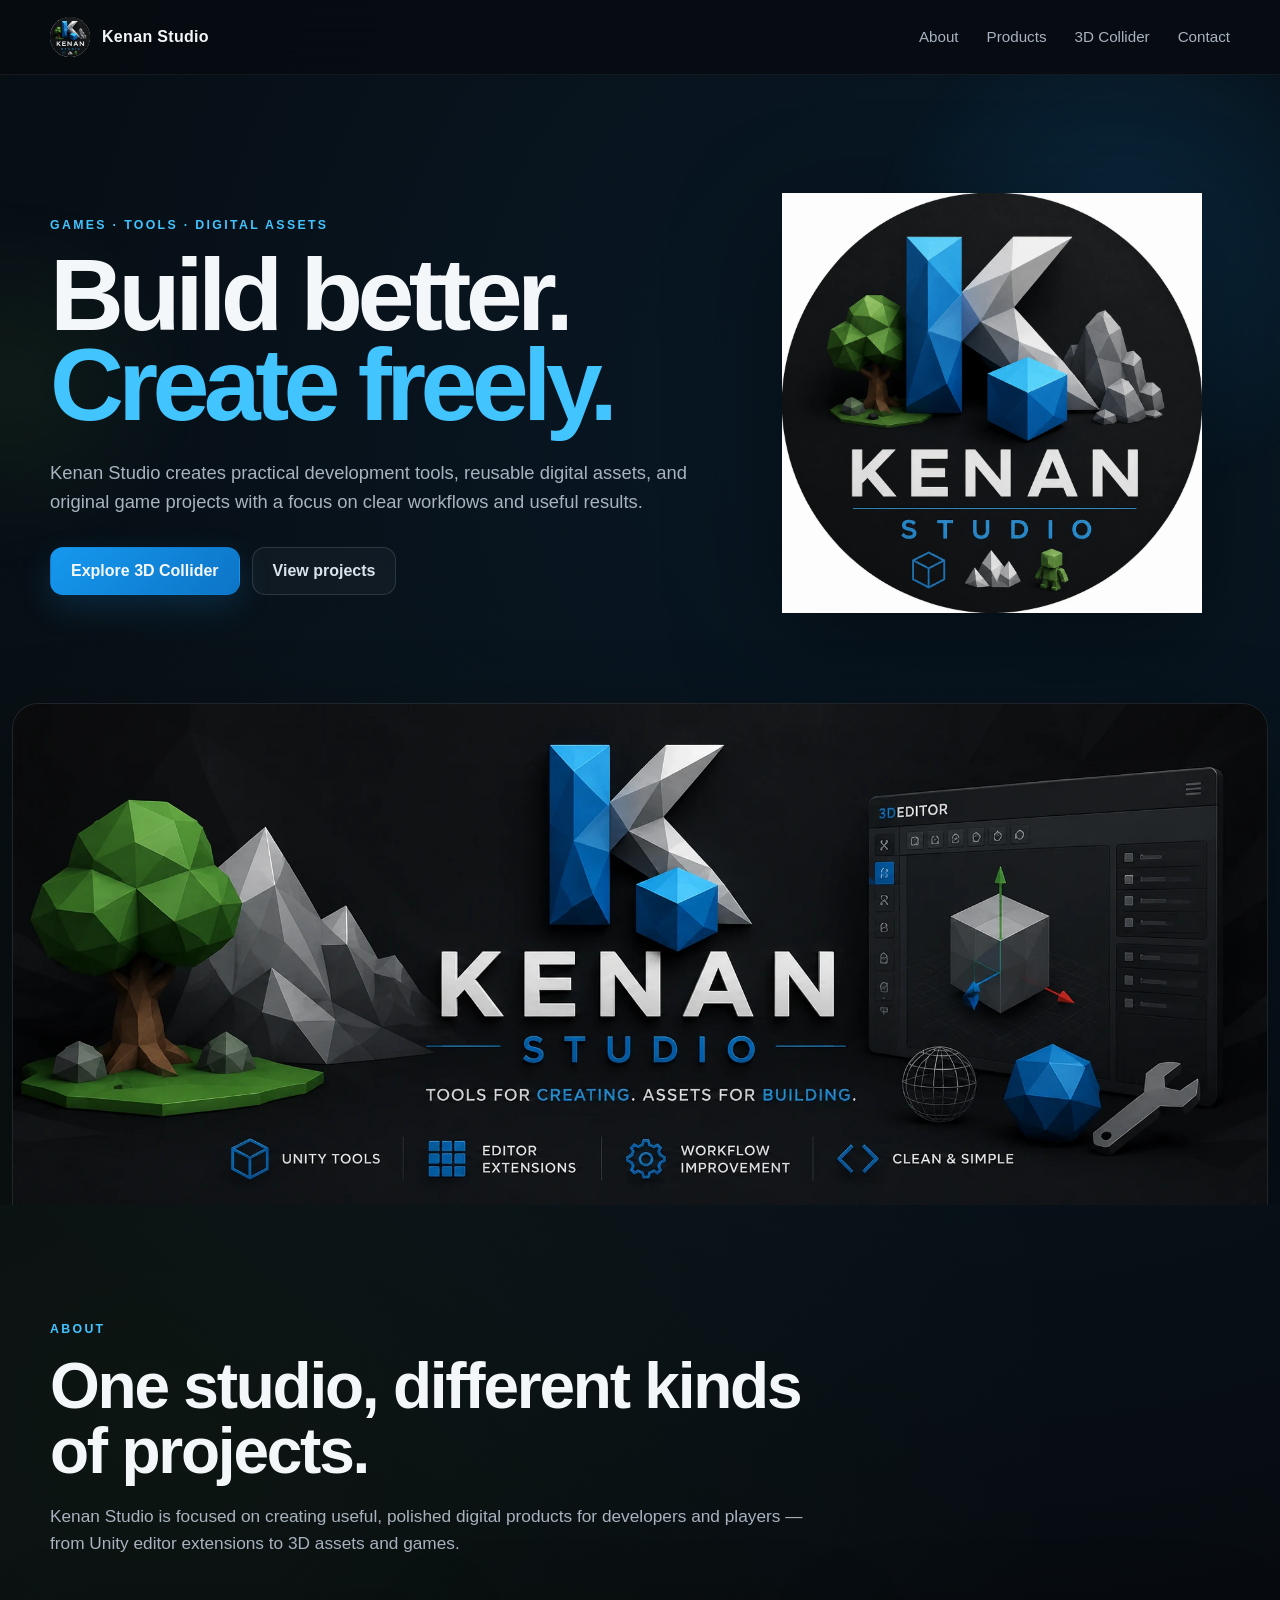
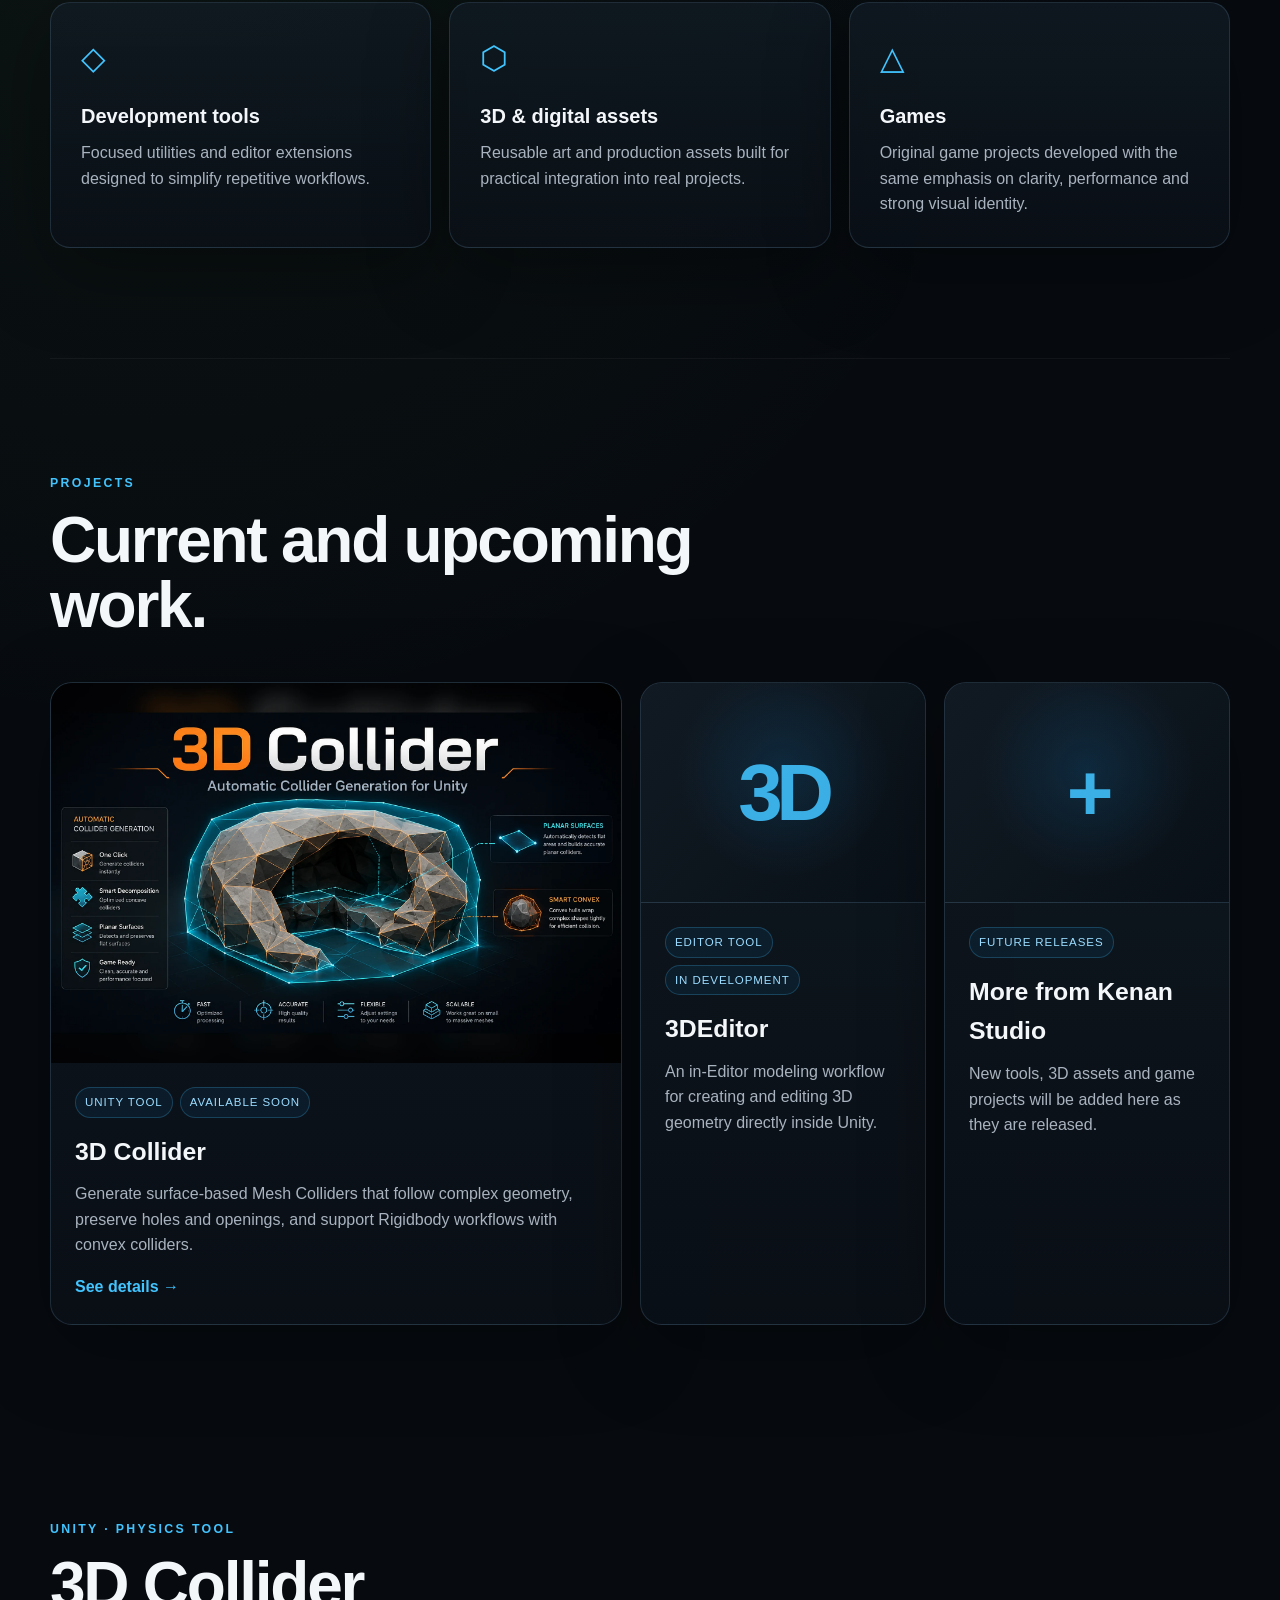
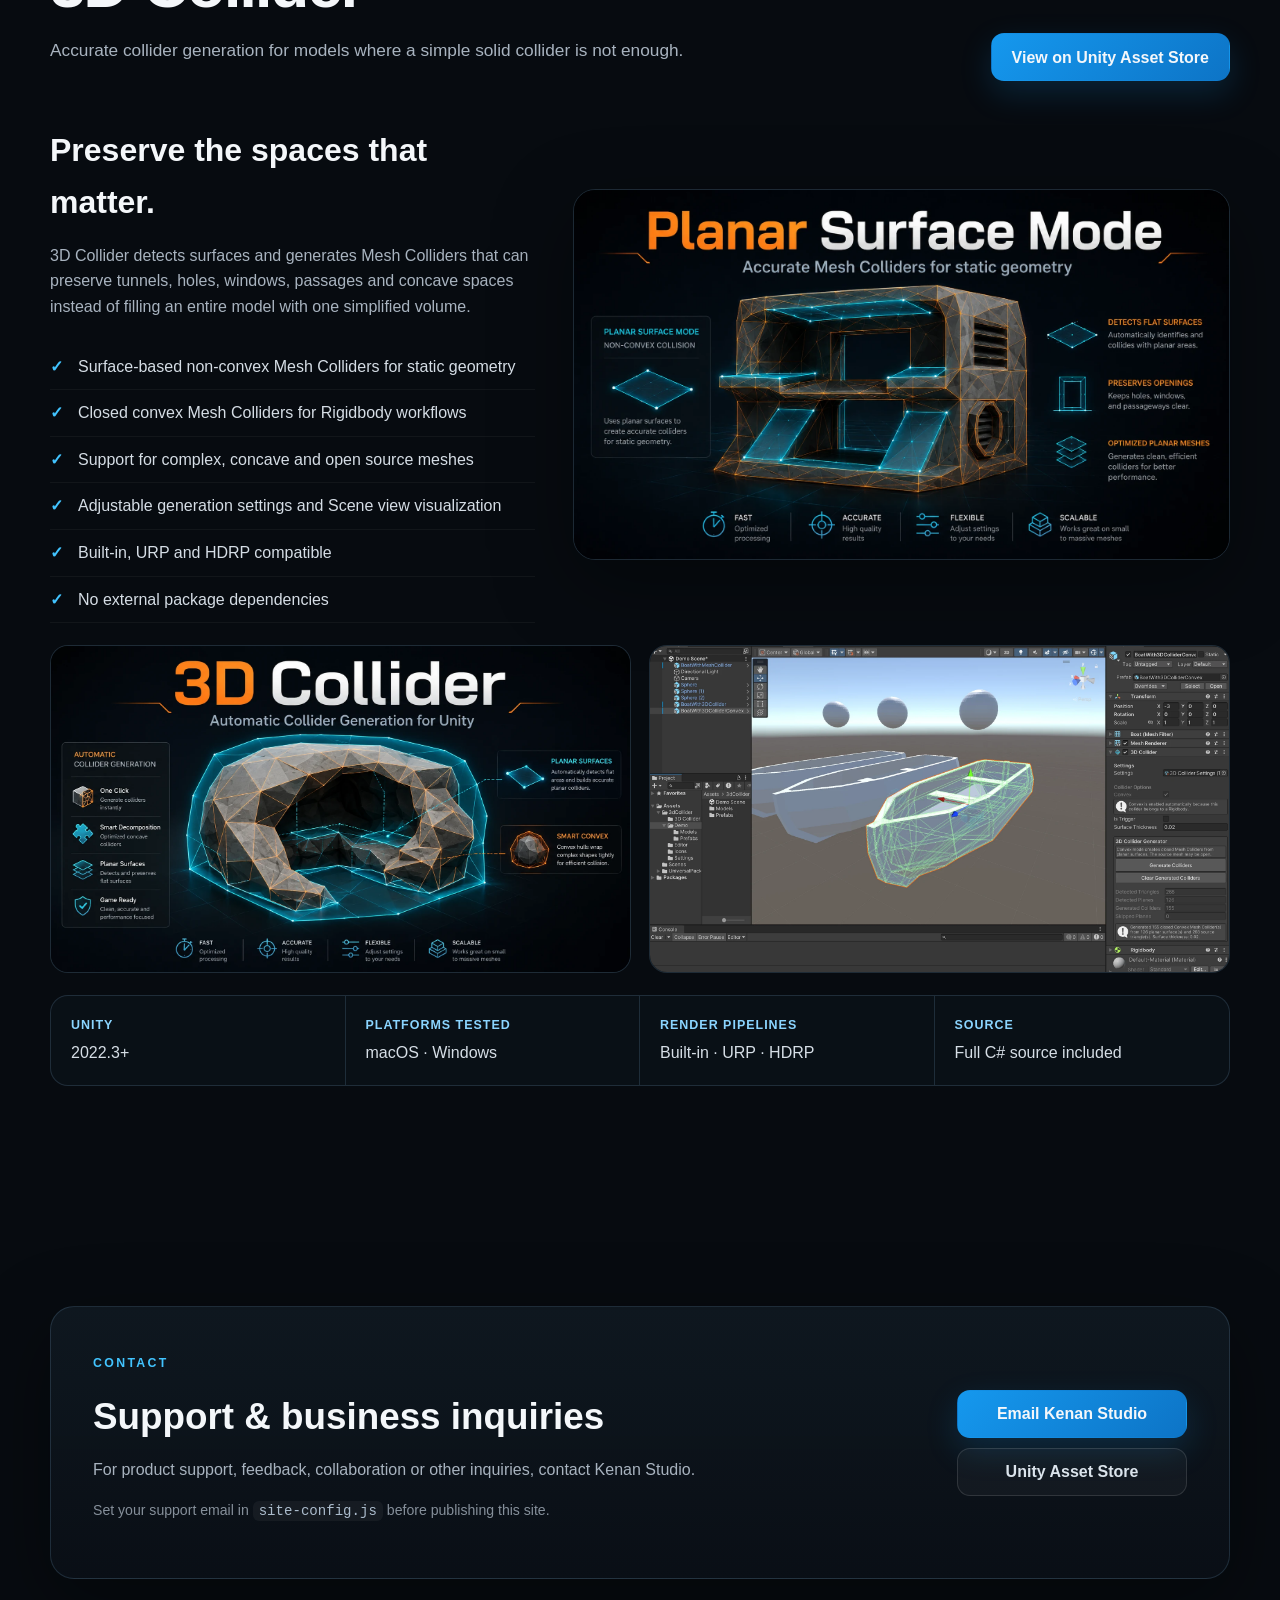
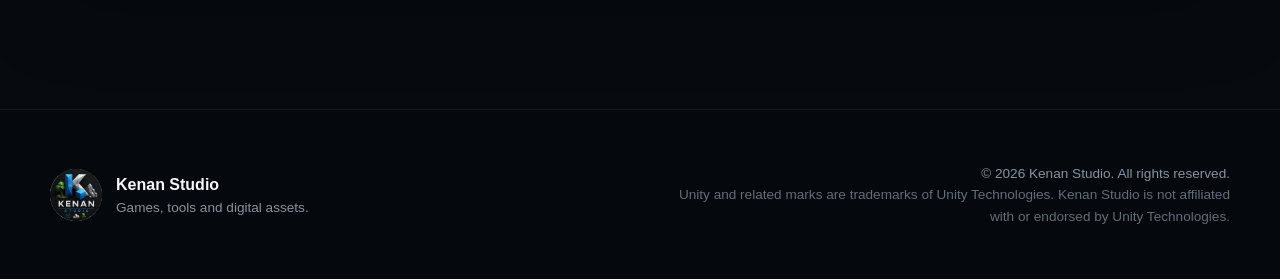
==== index.html @ 882ae5fd "Add files via upload" ====
<!doctype html>
<html lang="en">
<head>
  <meta charset="utf-8" />
  <meta name="viewport" content="width=device-width, initial-scale=1" />
  <meta name="description" content="Kenan Studio creates games, development tools, and digital assets. Discover 3D Collider for Unity and upcoming projects." />
  <meta name="theme-color" content="#080d12" />
  <meta property="og:title" content="Kenan Studio" />
  <meta property="og:description" content="Games, tools and digital assets." />
  <meta property="og:type" content="website" />
  <meta property="og:image" content="assets/images/kenan-banner.png" />
  <title>Kenan Studio — Games, Tools & Digital Assets</title>
  <link rel="icon" type="image/png" href="assets/icons/favicon.png" />
  <link rel="stylesheet" href="styles.css" />
  <script defer src="site-config.js"></script>
  <script defer src="script.js"></script>
</head>
<body>
  <header class="site-header" id="top">
    <div class="nav-shell">
      <a class="brand" href="#top" aria-label="Kenan Studio home">
        <img src="assets/images/kenan-studio-logo.webp" alt="Kenan Studio" />
        <span>Kenan Studio</span>
      </a>
      <button class="nav-toggle" aria-label="Open navigation" aria-expanded="false">☰</button>
      <nav class="nav-links" aria-label="Main navigation">
        <a href="#about">About</a>
        <a href="#products">Products</a>
        <a href="#collider">3D Collider</a>
        <a href="#contact">Contact</a>
      </nav>
    </div>
  </header>

  <main>
    <section class="hero" aria-labelledby="hero-title">
      <div class="hero-glow hero-glow-a"></div>
      <div class="hero-glow hero-glow-b"></div>
      <div class="hero-inner">
        <div class="hero-copy">
          <span class="eyebrow">Games · Tools · Digital Assets</span>
          <h1 id="hero-title">Build better.<br><span>Create freely.</span></h1>
          <p>Kenan Studio creates practical development tools, reusable digital assets, and original game projects with a focus on clear workflows and useful results.</p>
          <div class="hero-actions">
            <a class="button button-primary" href="#collider">Explore 3D Collider</a>
            <a class="button button-secondary" href="#products">View projects</a>
          </div>
        </div>
        <div class="hero-logo-wrap">
          <img src="assets/images/kenan-studio-logo.webp" alt="Kenan Studio low-poly logo" class="hero-logo" />
        </div>
      </div>
      <div class="banner-wrap">
        <img src="assets/images/kenan-banner.webp" alt="Kenan Studio banner showing low-poly art and development tools" class="studio-banner" />
      </div>
    </section>

    <section class="section" id="about">
      <div class="section-heading">
        <span class="eyebrow">About</span>
        <h2>One studio, different kinds of projects.</h2>
        <p>Kenan Studio is focused on creating useful, polished digital products for developers and players — from Unity editor extensions to 3D assets and games.</p>
      </div>
      <div class="pillars">
        <article class="pillar">
          <span class="pillar-icon">◇</span>
          <h3>Development tools</h3>
          <p>Focused utilities and editor extensions designed to simplify repetitive workflows.</p>
        </article>
        <article class="pillar">
          <span class="pillar-icon">⬡</span>
          <h3>3D & digital assets</h3>
          <p>Reusable art and production assets built for practical integration into real projects.</p>
        </article>
        <article class="pillar">
          <span class="pillar-icon">△</span>
          <h3>Games</h3>
          <p>Original game projects developed with the same emphasis on clarity, performance and strong visual identity.</p>
        </article>
      </div>
    </section>

    <section class="section products-section" id="products">
      <div class="section-heading">
        <span class="eyebrow">Projects</span>
        <h2>Current and upcoming work.</h2>
      </div>
      <div class="product-grid">
        <article class="product-card product-card-featured">
          <img src="assets/images/3d-collider-cover.webp" alt="3D Collider product artwork" />
          <div class="product-card-body">
            <div class="product-labels"><span>Unity Tool</span><span>Available soon</span></div>
            <h3>3D Collider</h3>
            <p>Generate surface-based Mesh Colliders that follow complex geometry, preserve holes and openings, and support Rigidbody workflows with convex colliders.</p>
            <a class="text-link" href="#collider">See details →</a>
          </div>
        </article>
        <article class="product-card future-card">
          <div class="future-visual">3D</div>
          <div class="product-card-body">
            <div class="product-labels"><span>Editor Tool</span><span>In development</span></div>
            <h3>3DEditor</h3>
            <p>An in-Editor modeling workflow for creating and editing 3D geometry directly inside Unity.</p>
          </div>
        </article>
        <article class="product-card future-card">
          <div class="future-visual">+</div>
          <div class="product-card-body">
            <div class="product-labels"><span>Future releases</span></div>
            <h3>More from Kenan Studio</h3>
            <p>New tools, 3D assets and game projects will be added here as they are released.</p>
          </div>
        </article>
      </div>
    </section>

    <section class="section collider-section" id="collider">
      <div class="section-heading collider-heading">
        <div>
          <span class="eyebrow">Unity · Physics Tool</span>
          <h2>3D Collider</h2>
          <p>Accurate collider generation for models where a simple solid collider is not enough.</p>
        </div>
        <a class="button button-primary store-link" data-store-link href="https://assetstore.unity.com/packages/slug/398482" target="_blank" rel="noopener">View on Unity Asset Store</a>
      </div>

      <div class="collider-feature">
        <div class="collider-copy">
          <h3>Preserve the spaces that matter.</h3>
          <p>3D Collider detects surfaces and generates Mesh Colliders that can preserve tunnels, holes, windows, passages and concave spaces instead of filling an entire model with one simplified volume.</p>
          <ul class="feature-list">
            <li>Surface-based non-convex Mesh Colliders for static geometry</li>
            <li>Closed convex Mesh Colliders for Rigidbody workflows</li>
            <li>Support for complex, concave and open source meshes</li>
            <li>Adjustable generation settings and Scene view visualization</li>
            <li>Built-in, URP and HDRP compatible</li>
            <li>No external package dependencies</li>
          </ul>
        </div>
        <figure class="media-frame">
          <img src="assets/images/3d-collider-planar.webp" alt="3D Collider planar surface mode preserving openings in complex geometry" loading="lazy" />
        </figure>
      </div>

      <div class="gallery" aria-label="3D Collider screenshots">
        <button class="gallery-item" data-lightbox="assets/images/3d-collider-overview.png" aria-label="Open 3D Collider overview image">
          <img src="assets/images/3d-collider-overview.webp" alt="3D Collider overview" loading="lazy" />
        </button>
        <button class="gallery-item" data-lightbox="assets/images/3d-collider-unity.png" aria-label="Open 3D Collider Unity Editor screenshot">
          <img src="assets/images/3d-collider-unity.webp" alt="3D Collider running in Unity Editor 2022" loading="lazy" />
        </button>
      </div>

      <div class="specs">
        <div><strong>Unity</strong><span>2022.3+</span></div>
        <div><strong>Platforms tested</strong><span>macOS · Windows</span></div>
        <div><strong>Render pipelines</strong><span>Built-in · URP · HDRP</span></div>
        <div><strong>Source</strong><span>Full C# source included</span></div>
      </div>
    </section>

    <section class="section contact-section" id="contact">
      <div class="contact-panel">
        <div>
          <span class="eyebrow">Contact</span>
          <h2>Support & business inquiries</h2>
          <p>For product support, feedback, collaboration or other inquiries, contact Kenan Studio.</p>
          <p class="contact-hint" id="contact-hint">Set your support email in <code>site-config.js</code> before publishing this site.</p>
        </div>
        <div class="contact-actions">
          <a class="button button-primary" id="email-link" href="#">Email Kenan Studio</a>
          <a class="button button-secondary store-link" data-store-link href="https://assetstore.unity.com/packages/slug/398482" target="_blank" rel="noopener">Unity Asset Store</a>
        </div>
      </div>
    </section>
  </main>

  <footer class="site-footer">
    <div class="footer-inner">
      <div class="footer-brand">
        <img src="assets/images/kenan-studio-logo.webp" alt="" />
        <div><strong>Kenan Studio</strong><span>Games, tools and digital assets.</span></div>
      </div>
      <p>© <span id="year"></span> Kenan Studio. All rights reserved.<br><span class="legal">Unity and related marks are trademarks of Unity Technologies. Kenan Studio is not affiliated with or endorsed by Unity Technologies.</span></p>
    </div>
  </footer>

  <div class="lightbox" id="lightbox" hidden>
    <button class="lightbox-close" aria-label="Close image">×</button>
    <img id="lightbox-image" alt="Expanded product screenshot" />
  </div>
</body>
</html>
---- styles.css ----
:root {
  --bg: #070b10;
  --bg-soft: #0d131a;
  --panel: rgba(18, 27, 36, .78);
  --panel-solid: #101821;
  --line: rgba(127, 175, 213, .18);
  --text: #f4f7fa;
  --muted: #a8b3bf;
  --blue: #1598ee;
  --blue-2: #42c4ff;
  --green: #6bb93f;
  --shadow: 0 24px 80px rgba(0,0,0,.38);
  --radius: 24px;
}
* { box-sizing: border-box; }
html { scroll-behavior: smooth; }
body {
  margin: 0;
  background:
    radial-gradient(circle at 75% 8%, rgba(21,152,238,.10), transparent 26%),
    radial-gradient(circle at 12% 28%, rgba(107,185,63,.06), transparent 24%),
    var(--bg);
  color: var(--text);
  font-family: Inter, ui-sans-serif, -apple-system, BlinkMacSystemFont, "Segoe UI", sans-serif;
  line-height: 1.6;
}
a { color: inherit; }
img { display: block; max-width: 100%; }
button, a { -webkit-tap-highlight-color: transparent; }
.site-header {
  position: sticky; top: 0; z-index: 50;
  border-bottom: 1px solid rgba(255,255,255,.06);
  background: rgba(7,11,16,.82);
  backdrop-filter: blur(18px);
}
.nav-shell {
  width: min(1180px, calc(100% - 36px));
  height: 74px; margin: 0 auto;
  display: flex; align-items: center; justify-content: space-between;
}
.brand { display:flex; align-items:center; gap:12px; text-decoration:none; font-weight:760; letter-spacing:.02em; }
.brand img { width:40px; height:40px; border-radius:50%; }
.nav-links { display:flex; gap:28px; align-items:center; }
.nav-links a { color:var(--muted); text-decoration:none; font-size:.95rem; transition:.2s ease; }
.nav-links a:hover { color:var(--text); }
.nav-toggle { display:none; border:0; background:transparent; color:var(--text); font-size:1.5rem; }
.hero { position:relative; overflow:hidden; padding: 88px 0 0; }
.hero-inner, .section, .footer-inner {
  width: min(1180px, calc(100% - 36px)); margin-inline:auto;
}
.hero-inner { display:grid; grid-template-columns: 1.15fr .85fr; gap:60px; align-items:center; min-height:480px; }
.hero-copy { position:relative; z-index:2; }
.eyebrow { display:inline-block; color:var(--blue-2); text-transform:uppercase; font-size:.77rem; letter-spacing:.19em; font-weight:800; margin-bottom:14px; }
h1, h2, h3, p { margin-top:0; }
h1 { font-size:clamp(3.7rem, 8vw, 7.3rem); line-height:.88; letter-spacing:-.055em; margin-bottom:28px; }
h1 span { color:var(--blue-2); }
.hero-copy p { max-width:680px; color:var(--muted); font-size:1.15rem; }
.hero-actions { display:flex; flex-wrap:wrap; gap:12px; margin-top:30px; }
.button { display:inline-flex; align-items:center; justify-content:center; min-height:48px; padding:0 20px; border-radius:13px; text-decoration:none; font-weight:760; border:1px solid transparent; transition:.2s ease; }
.button-primary { background:linear-gradient(135deg,var(--blue),#0d74c6); box-shadow:0 12px 32px rgba(21,152,238,.18); }
.button-primary:hover { transform:translateY(-2px); box-shadow:0 16px 36px rgba(21,152,238,.28); }
.button-secondary { background:rgba(255,255,255,.035); border-color:rgba(255,255,255,.12); color:#dbe4ec; }
.button-secondary:hover { border-color:rgba(66,196,255,.45); }
.hero-logo-wrap { display:flex; justify-content:center; position:relative; z-index:1; }
.hero-logo { width:min(420px,90%); filter:drop-shadow(0 28px 55px rgba(0,0,0,.46)); animation:float 7s ease-in-out infinite; }
@keyframes float { 50% { transform:translateY(-10px); } }
.hero-glow { position:absolute; border-radius:50%; filter:blur(1px); pointer-events:none; }
.hero-glow-a { width:520px; height:520px; background:radial-gradient(circle,rgba(21,152,238,.16),transparent 68%); right:-100px; top:-80px; }
.hero-glow-b { width:380px; height:380px; background:radial-gradient(circle,rgba(107,185,63,.08),transparent 70%); left:-180px; top:120px; }
.banner-wrap { width:min(1500px,calc(100% - 24px)); margin:60px auto 0; border:1px solid rgba(255,255,255,.09); border-bottom:0; border-radius:26px 26px 0 0; overflow:hidden; box-shadow:var(--shadow); background:#0b1016; }
.studio-banner { width:100%; height:auto; }
.section { padding:110px 0; }
.section-heading { max-width:760px; margin-bottom:44px; }
.section-heading h2 { font-size:clamp(2.2rem,5vw,4rem); line-height:1.02; letter-spacing:-.035em; margin-bottom:18px; }
.section-heading p { color:var(--muted); font-size:1.08rem; }
.pillars { display:grid; grid-template-columns:repeat(3,1fr); gap:18px; }
.pillar, .product-card, .contact-panel { border:1px solid var(--line); background:linear-gradient(180deg,rgba(17,27,36,.78),rgba(10,16,23,.86)); box-shadow:var(--shadow); }
.pillar { padding:30px; border-radius:20px; }
.pillar-icon { font-size:2rem; color:var(--blue-2); }
.pillar h3 { margin:16px 0 8px; font-size:1.25rem; }
.pillar p { color:var(--muted); margin-bottom:0; }
.products-section { border-top:1px solid rgba(255,255,255,.045); }
.product-grid { display:grid; grid-template-columns:2fr 1fr 1fr; gap:18px; }
.product-card { border-radius:22px; overflow:hidden; min-height:100%; }
.product-card-featured img { aspect-ratio: 3 / 2; width:100%; object-fit:cover; }
.product-card-body { padding:24px; }
.product-labels { display:flex; flex-wrap:wrap; gap:7px; margin-bottom:14px; }
.product-labels span { border:1px solid rgba(66,196,255,.23); color:#9bdcff; background:rgba(21,152,238,.08); padding:5px 9px; border-radius:999px; font-size:.72rem; text-transform:uppercase; letter-spacing:.08em; }
.product-card h3 { font-size:1.55rem; margin-bottom:10px; }
.product-card p { color:var(--muted); }
.text-link { color:var(--blue-2); text-decoration:none; font-weight:700; }
.future-card { display:flex; flex-direction:column; }
.future-visual { min-height:220px; display:grid; place-items:center; font-size:5rem; font-weight:900; letter-spacing:-.08em; color:rgba(66,196,255,.88); background:radial-gradient(circle at 50% 40%,rgba(21,152,238,.15),transparent 55%),linear-gradient(135deg,#111a23,#091017); border-bottom:1px solid var(--line); }
.collider-section { padding-top:80px; }
.collider-heading { max-width:none; display:flex; justify-content:space-between; gap:30px; align-items:end; }
.collider-heading > div { max-width:720px; }
.collider-feature { display:grid; grid-template-columns:.85fr 1.15fr; gap:38px; align-items:center; margin-top:30px; }
.collider-copy h3 { font-size:2rem; margin-bottom:15px; }
.collider-copy p { color:var(--muted); }
.feature-list { margin:24px 0 0; padding:0; list-style:none; }
.feature-list li { padding:10px 0 10px 28px; position:relative; color:#d5dde5; border-bottom:1px solid rgba(255,255,255,.045); }
.feature-list li::before { content:"✓"; color:var(--blue-2); font-weight:900; position:absolute; left:0; }
.media-frame { margin:0; border-radius:22px; overflow:hidden; border:1px solid var(--line); box-shadow:var(--shadow); }
.gallery { display:grid; grid-template-columns:1fr 1fr; gap:18px; margin-top:22px; }
.gallery-item { padding:0; border:1px solid var(--line); background:#080d12; border-radius:18px; overflow:hidden; cursor:zoom-in; }
.gallery-item img { width:100%; aspect-ratio:16/9; object-fit:cover; transition:.25s ease; }
.gallery-item:hover img { transform:scale(1.015); }
.specs { margin-top:22px; display:grid; grid-template-columns:repeat(4,1fr); border:1px solid var(--line); border-radius:18px; overflow:hidden; background:rgba(12,19,26,.72); }
.specs div { padding:20px; border-right:1px solid var(--line); }
.specs div:last-child { border-right:0; }
.specs strong, .specs span { display:block; }
.specs strong { font-size:.78rem; color:#8bd5ff; text-transform:uppercase; letter-spacing:.08em; margin-bottom:4px; }
.specs span { color:#d6dee6; }
.contact-section { padding-bottom:130px; }
.contact-panel { border-radius:24px; padding:42px; display:flex; justify-content:space-between; align-items:center; gap:30px; }
.contact-panel h2 { font-size:2.3rem; margin-bottom:10px; }
.contact-panel p { color:var(--muted); max-width:660px; }
.contact-actions { display:flex; flex-direction:column; gap:10px; min-width:230px; }
.contact-hint { font-size:.88rem; opacity:.78; }
code { color:#d9ecff; background:rgba(255,255,255,.06); padding:2px 6px; border-radius:6px; }
.site-footer { border-top:1px solid rgba(255,255,255,.07); background:#05080c; }
.footer-inner { min-height:170px; display:flex; align-items:center; justify-content:space-between; gap:30px; }
.footer-brand { display:flex; align-items:center; gap:14px; }
.footer-brand img { width:52px; height:52px; border-radius:50%; }
.footer-brand strong, .footer-brand span { display:block; }
.footer-brand span, .footer-inner p { color:#8694a1; font-size:.85rem; }
.footer-inner p { text-align:right; max-width:570px; margin:0; }
.legal { opacity:.72; }
.lightbox { position:fixed; inset:0; z-index:100; background:rgba(2,5,8,.94); display:grid; place-items:center; padding:48px 26px; }
.lightbox[hidden] { display:none; }
.lightbox img { max-width:min(1500px,94vw); max-height:88vh; border-radius:15px; box-shadow:0 30px 100px #000; }
.lightbox-close { position:absolute; right:22px; top:12px; border:0; background:transparent; color:#fff; font-size:2.8rem; cursor:pointer; }
@media (max-width: 980px) {
  .hero-inner { grid-template-columns:1fr; text-align:center; min-height:auto; }
  .hero-copy p { margin-inline:auto; }
  .hero-actions { justify-content:center; }
  .hero-logo { width:min(340px,75vw); }
  .pillars, .product-grid { grid-template-columns:1fr; }
  .product-card-featured { display:grid; grid-template-columns:1fr 1fr; }
  .product-card-featured img { height:100%; aspect-ratio:auto; object-fit:cover; }
  .collider-feature { grid-template-columns:1fr; }
  .specs { grid-template-columns:1fr 1fr; }
  .specs div:nth-child(2) { border-right:0; }
  .specs div:nth-child(-n+2) { border-bottom:1px solid var(--line); }
}
@media (max-width: 720px) {
  .nav-toggle { display:block; }
  .nav-links { position:absolute; top:74px; left:0; right:0; display:none; flex-direction:column; align-items:stretch; padding:15px 24px 22px; background:rgba(7,11,16,.98); border-bottom:1px solid var(--line); }
  .nav-links.open { display:flex; }
  .nav-links a { padding:8px 0; }
  .hero { padding-top:58px; }
  h1 { font-size:clamp(3.1rem,16vw,5.2rem); }
  .hero-inner { gap:30px; }
  .banner-wrap { margin-top:40px; border-radius:16px 16px 0 0; }
  .section { padding:78px 0; }
  .product-card-featured { display:block; }
  .collider-heading { display:block; }
  .collider-heading .button { margin-top:8px; }
  .gallery { grid-template-columns:1fr; }
  .specs { grid-template-columns:1fr; }
  .specs div { border-right:0; border-bottom:1px solid var(--line); }
  .specs div:last-child { border-bottom:0; }
  .contact-panel { display:block; padding:30px; }
  .contact-actions { margin-top:24px; min-width:0; }
  .footer-inner { padding:34px 0; display:block; }
  .footer-inner p { text-align:left; margin-top:22px; }
}
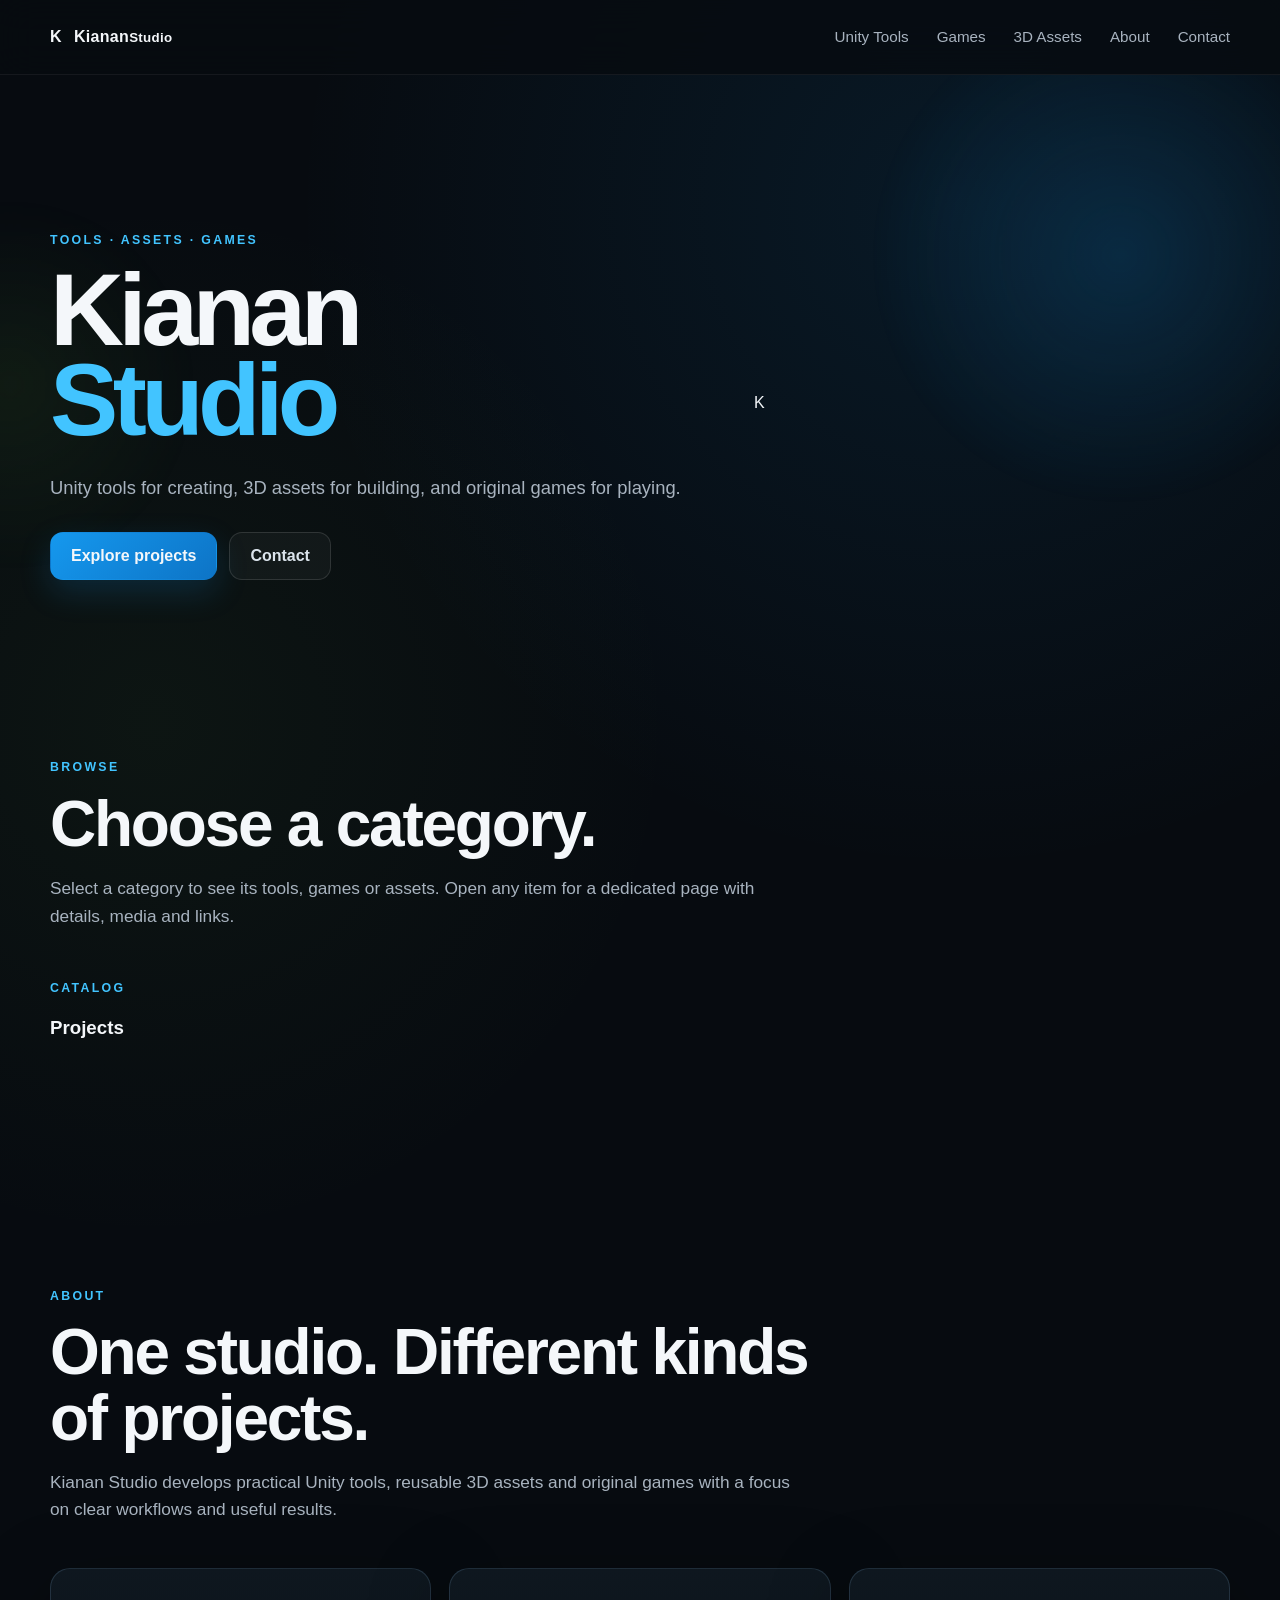
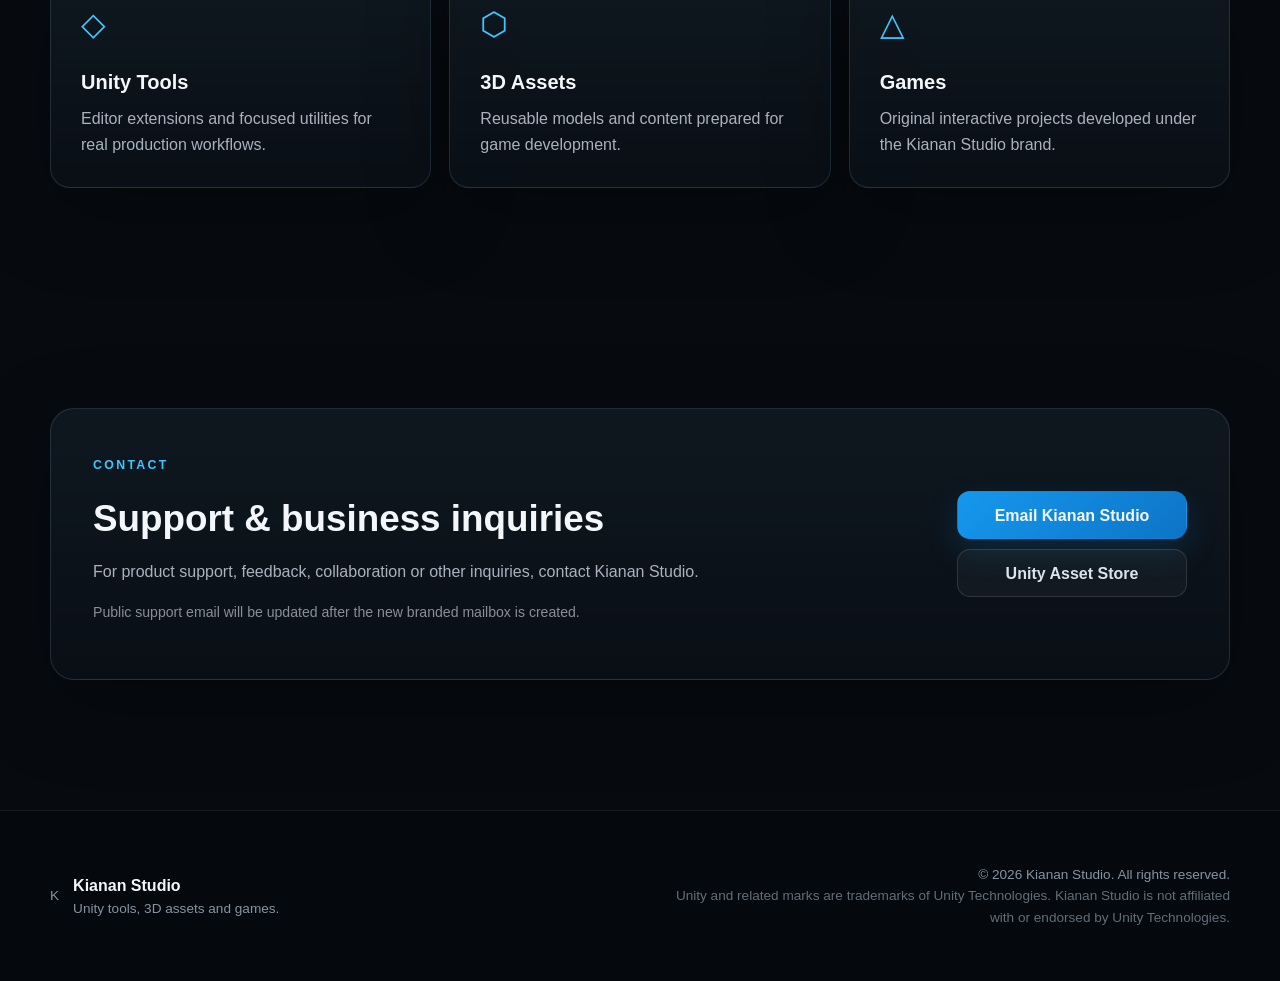
==== commit ed7e35fa: "Rebuild Kianan Studio homepage around catalog categories" ====
--- a/index.html
+++ b/index.html
@@ -3,13 +3,12 @@
 <head>
   <meta charset="utf-8" />
   <meta name="viewport" content="width=device-width, initial-scale=1" />
-  <meta name="description" content="Kenan Studio creates games, development tools, and digital assets. Discover 3D Collider for Unity and upcoming projects." />
+  <meta name="description" content="Kianan Studio creates Unity tools, 3D assets and games." />
   <meta name="theme-color" content="#080d12" />
-  <meta property="og:title" content="Kenan Studio" />
-  <meta property="og:description" content="Games, tools and digital assets." />
+  <meta property="og:title" content="Kianan Studio" />
+  <meta property="og:description" content="Unity tools, 3D assets and games." />
   <meta property="og:type" content="website" />
-  <meta property="og:image" content="assets/images/kenan-banner.png" />
-  <title>Kenan Studio — Games, Tools & Digital Assets</title>
+  <title>Kianan Studio — Unity Tools, 3D Assets & Games</title>
   <link rel="icon" type="image/png" href="assets/icons/favicon.png" />
   <link rel="stylesheet" href="styles.css" />
   <script defer src="site-config.js"></script>
@@ -18,144 +17,73 @@
 <body>
   <header class="site-header" id="top">
     <div class="nav-shell">
-      <a class="brand" href="#top" aria-label="Kenan Studio home">
-        <img src="assets/images/kenan-studio-logo.webp" alt="Kenan Studio" />
-        <span>Kenan Studio</span>
+      <a class="brand text-brand" href="#top" aria-label="Kianan Studio home">
+        <span class="brand-mark">K</span>
+        <span><strong>Kianan</strong><small>Studio</small></span>
       </a>
       <button class="nav-toggle" aria-label="Open navigation" aria-expanded="false">☰</button>
       <nav class="nav-links" aria-label="Main navigation">
+        <a href="#categories">Unity Tools</a>
+        <a href="#categories">Games</a>
+        <a href="#categories">3D Assets</a>
         <a href="#about">About</a>
-        <a href="#products">Products</a>
-        <a href="#collider">3D Collider</a>
         <a href="#contact">Contact</a>
       </nav>
     </div>
   </header>
 
   <main>
-    <section class="hero" aria-labelledby="hero-title">
+    <section class="hero">
       <div class="hero-glow hero-glow-a"></div>
       <div class="hero-glow hero-glow-b"></div>
-      <div class="hero-inner">
+      <div class="hero-inner hero-simple">
         <div class="hero-copy">
-          <span class="eyebrow">Games · Tools · Digital Assets</span>
-          <h1 id="hero-title">Build better.<br><span>Create freely.</span></h1>
-          <p>Kenan Studio creates practical development tools, reusable digital assets, and original game projects with a focus on clear workflows and useful results.</p>
+          <span class="eyebrow">Tools · Assets · Games</span>
+          <h1>Kianan<br><span>Studio</span></h1>
+          <p>Unity tools for creating, 3D assets for building, and original games for playing.</p>
           <div class="hero-actions">
-            <a class="button button-primary" href="#collider">Explore 3D Collider</a>
-            <a class="button button-secondary" href="#products">View projects</a>
+            <a class="button button-primary" href="#categories">Explore projects</a>
+            <a class="button button-secondary" href="#contact">Contact</a>
           </div>
         </div>
-        <div class="hero-logo-wrap">
-          <img src="assets/images/kenan-studio-logo.webp" alt="Kenan Studio low-poly logo" class="hero-logo" />
+        <div class="hero-symbol" aria-hidden="true">
+          <div class="poly-k">K</div>
+          <div class="poly-cube"></div>
         </div>
       </div>
-      <div class="banner-wrap">
-        <img src="assets/images/kenan-banner.webp" alt="Kenan Studio banner showing low-poly art and development tools" class="studio-banner" />
+    </section>
+
+    <section class="section categories-section" id="categories">
+      <div class="section-heading">
+        <span class="eyebrow">Browse</span>
+        <h2>Choose a category.</h2>
+        <p>Select a category to see its tools, games or assets. Open any item for a dedicated page with details, media and links.</p>
+      </div>
+      <div class="category-grid" id="category-grid" aria-live="polite"></div>
+      <div class="catalog-shell" id="catalog-shell">
+        <aside class="catalog-sidebar" id="catalog-sidebar"></aside>
+        <section class="catalog-list-wrap">
+          <div class="catalog-list-head">
+            <div>
+              <span class="eyebrow">Catalog</span>
+              <h3 id="catalog-title">Projects</h3>
+            </div>
+          </div>
+          <div class="catalog-list" id="catalog-list"></div>
+        </section>
       </div>
     </section>
 
     <section class="section" id="about">
       <div class="section-heading">
         <span class="eyebrow">About</span>
-        <h2>One studio, different kinds of projects.</h2>
-        <p>Kenan Studio is focused on creating useful, polished digital products for developers and players — from Unity editor extensions to 3D assets and games.</p>
+        <h2>One studio. Different kinds of projects.</h2>
+        <p>Kianan Studio develops practical Unity tools, reusable 3D assets and original games with a focus on clear workflows and useful results.</p>
       </div>
       <div class="pillars">
-        <article class="pillar">
-          <span class="pillar-icon">◇</span>
-          <h3>Development tools</h3>
-          <p>Focused utilities and editor extensions designed to simplify repetitive workflows.</p>
-        </article>
-        <article class="pillar">
-          <span class="pillar-icon">⬡</span>
-          <h3>3D & digital assets</h3>
-          <p>Reusable art and production assets built for practical integration into real projects.</p>
-        </article>
-        <article class="pillar">
-          <span class="pillar-icon">△</span>
-          <h3>Games</h3>
-          <p>Original game projects developed with the same emphasis on clarity, performance and strong visual identity.</p>
-        </article>
-      </div>
-    </section>
-
-    <section class="section products-section" id="products">
-      <div class="section-heading">
-        <span class="eyebrow">Projects</span>
-        <h2>Current and upcoming work.</h2>
-      </div>
-      <div class="product-grid">
-        <article class="product-card product-card-featured">
-          <img src="assets/images/3d-collider-cover.webp" alt="3D Collider product artwork" />
-          <div class="product-card-body">
-            <div class="product-labels"><span>Unity Tool</span><span>Available soon</span></div>
-            <h3>3D Collider</h3>
-            <p>Generate surface-based Mesh Colliders that follow complex geometry, preserve holes and openings, and support Rigidbody workflows with convex colliders.</p>
-            <a class="text-link" href="#collider">See details →</a>
-          </div>
-        </article>
-        <article class="product-card future-card">
-          <div class="future-visual">3D</div>
-          <div class="product-card-body">
-            <div class="product-labels"><span>Editor Tool</span><span>In development</span></div>
-            <h3>3DEditor</h3>
-            <p>An in-Editor modeling workflow for creating and editing 3D geometry directly inside Unity.</p>
-          </div>
-        </article>
-        <article class="product-card future-card">
-          <div class="future-visual">+</div>
-          <div class="product-card-body">
-            <div class="product-labels"><span>Future releases</span></div>
-            <h3>More from Kenan Studio</h3>
-            <p>New tools, 3D assets and game projects will be added here as they are released.</p>
-          </div>
-        </article>
-      </div>
-    </section>
-
-    <section class="section collider-section" id="collider">
-      <div class="section-heading collider-heading">
-        <div>
-          <span class="eyebrow">Unity · Physics Tool</span>
-          <h2>3D Collider</h2>
-          <p>Accurate collider generation for models where a simple solid collider is not enough.</p>
-        </div>
-        <a class="button button-primary store-link" data-store-link href="https://assetstore.unity.com/packages/slug/398482" target="_blank" rel="noopener">View on Unity Asset Store</a>
-      </div>
-
-      <div class="collider-feature">
-        <div class="collider-copy">
-          <h3>Preserve the spaces that matter.</h3>
-          <p>3D Collider detects surfaces and generates Mesh Colliders that can preserve tunnels, holes, windows, passages and concave spaces instead of filling an entire model with one simplified volume.</p>
-          <ul class="feature-list">
-            <li>Surface-based non-convex Mesh Colliders for static geometry</li>
-            <li>Closed convex Mesh Colliders for Rigidbody workflows</li>
-            <li>Support for complex, concave and open source meshes</li>
-            <li>Adjustable generation settings and Scene view visualization</li>
-            <li>Built-in, URP and HDRP compatible</li>
-            <li>No external package dependencies</li>
-          </ul>
-        </div>
-        <figure class="media-frame">
-          <img src="assets/images/3d-collider-planar.webp" alt="3D Collider planar surface mode preserving openings in complex geometry" loading="lazy" />
-        </figure>
-      </div>
-
-      <div class="gallery" aria-label="3D Collider screenshots">
-        <button class="gallery-item" data-lightbox="assets/images/3d-collider-overview.png" aria-label="Open 3D Collider overview image">
-          <img src="assets/images/3d-collider-overview.webp" alt="3D Collider overview" loading="lazy" />
-        </button>
-        <button class="gallery-item" data-lightbox="assets/images/3d-collider-unity.png" aria-label="Open 3D Collider Unity Editor screenshot">
-          <img src="assets/images/3d-collider-unity.webp" alt="3D Collider running in Unity Editor 2022" loading="lazy" />
-        </button>
-      </div>
-
-      <div class="specs">
-        <div><strong>Unity</strong><span>2022.3+</span></div>
-        <div><strong>Platforms tested</strong><span>macOS · Windows</span></div>
-        <div><strong>Render pipelines</strong><span>Built-in · URP · HDRP</span></div>
-        <div><strong>Source</strong><span>Full C# source included</span></div>
+        <article class="pillar"><span class="pillar-icon">◇</span><h3>Unity Tools</h3><p>Editor extensions and focused utilities for real production workflows.</p></article>
+        <article class="pillar"><span class="pillar-icon">⬡</span><h3>3D Assets</h3><p>Reusable models and content prepared for game development.</p></article>
+        <article class="pillar"><span class="pillar-icon">△</span><h3>Games</h3><p>Original interactive projects developed under the Kianan Studio brand.</p></article>
       </div>
     </section>
 
@@ -164,11 +92,11 @@
         <div>
           <span class="eyebrow">Contact</span>
           <h2>Support & business inquiries</h2>
-          <p>For product support, feedback, collaboration or other inquiries, contact Kenan Studio.</p>
-          <p class="contact-hint" id="contact-hint">Set your support email in <code>site-config.js</code> before publishing this site.</p>
+          <p>For product support, feedback, collaboration or other inquiries, contact Kianan Studio.</p>
+          <p class="contact-hint" id="contact-hint">Public support email will be updated after the new branded mailbox is created.</p>
         </div>
         <div class="contact-actions">
-          <a class="button button-primary" id="email-link" href="#">Email Kenan Studio</a>
+          <a class="button button-primary" id="email-link" href="#">Email Kianan Studio</a>
           <a class="button button-secondary store-link" data-store-link href="https://assetstore.unity.com/packages/slug/398482" target="_blank" rel="noopener">Unity Asset Store</a>
         </div>
       </div>
@@ -177,17 +105,12 @@
 
   <footer class="site-footer">
     <div class="footer-inner">
-      <div class="footer-brand">
-        <img src="assets/images/kenan-studio-logo.webp" alt="" />
-        <div><strong>Kenan Studio</strong><span>Games, tools and digital assets.</span></div>
+      <div class="footer-brand text-brand">
+        <span class="brand-mark">K</span>
+        <div><strong>Kianan Studio</strong><span>Unity tools, 3D assets and games.</span></div>
       </div>
-      <p>© <span id="year"></span> Kenan Studio. All rights reserved.<br><span class="legal">Unity and related marks are trademarks of Unity Technologies. Kenan Studio is not affiliated with or endorsed by Unity Technologies.</span></p>
+      <p>© <span id="year"></span> Kianan Studio. All rights reserved.<br><span class="legal">Unity and related marks are trademarks of Unity Technologies. Kianan Studio is not affiliated with or endorsed by Unity Technologies.</span></p>
     </div>
   </footer>
-
-  <div class="lightbox" id="lightbox" hidden>
-    <button class="lightbox-close" aria-label="Close image">×</button>
-    <img id="lightbox-image" alt="Expanded product screenshot" />
-  </div>
 </body>
 </html>
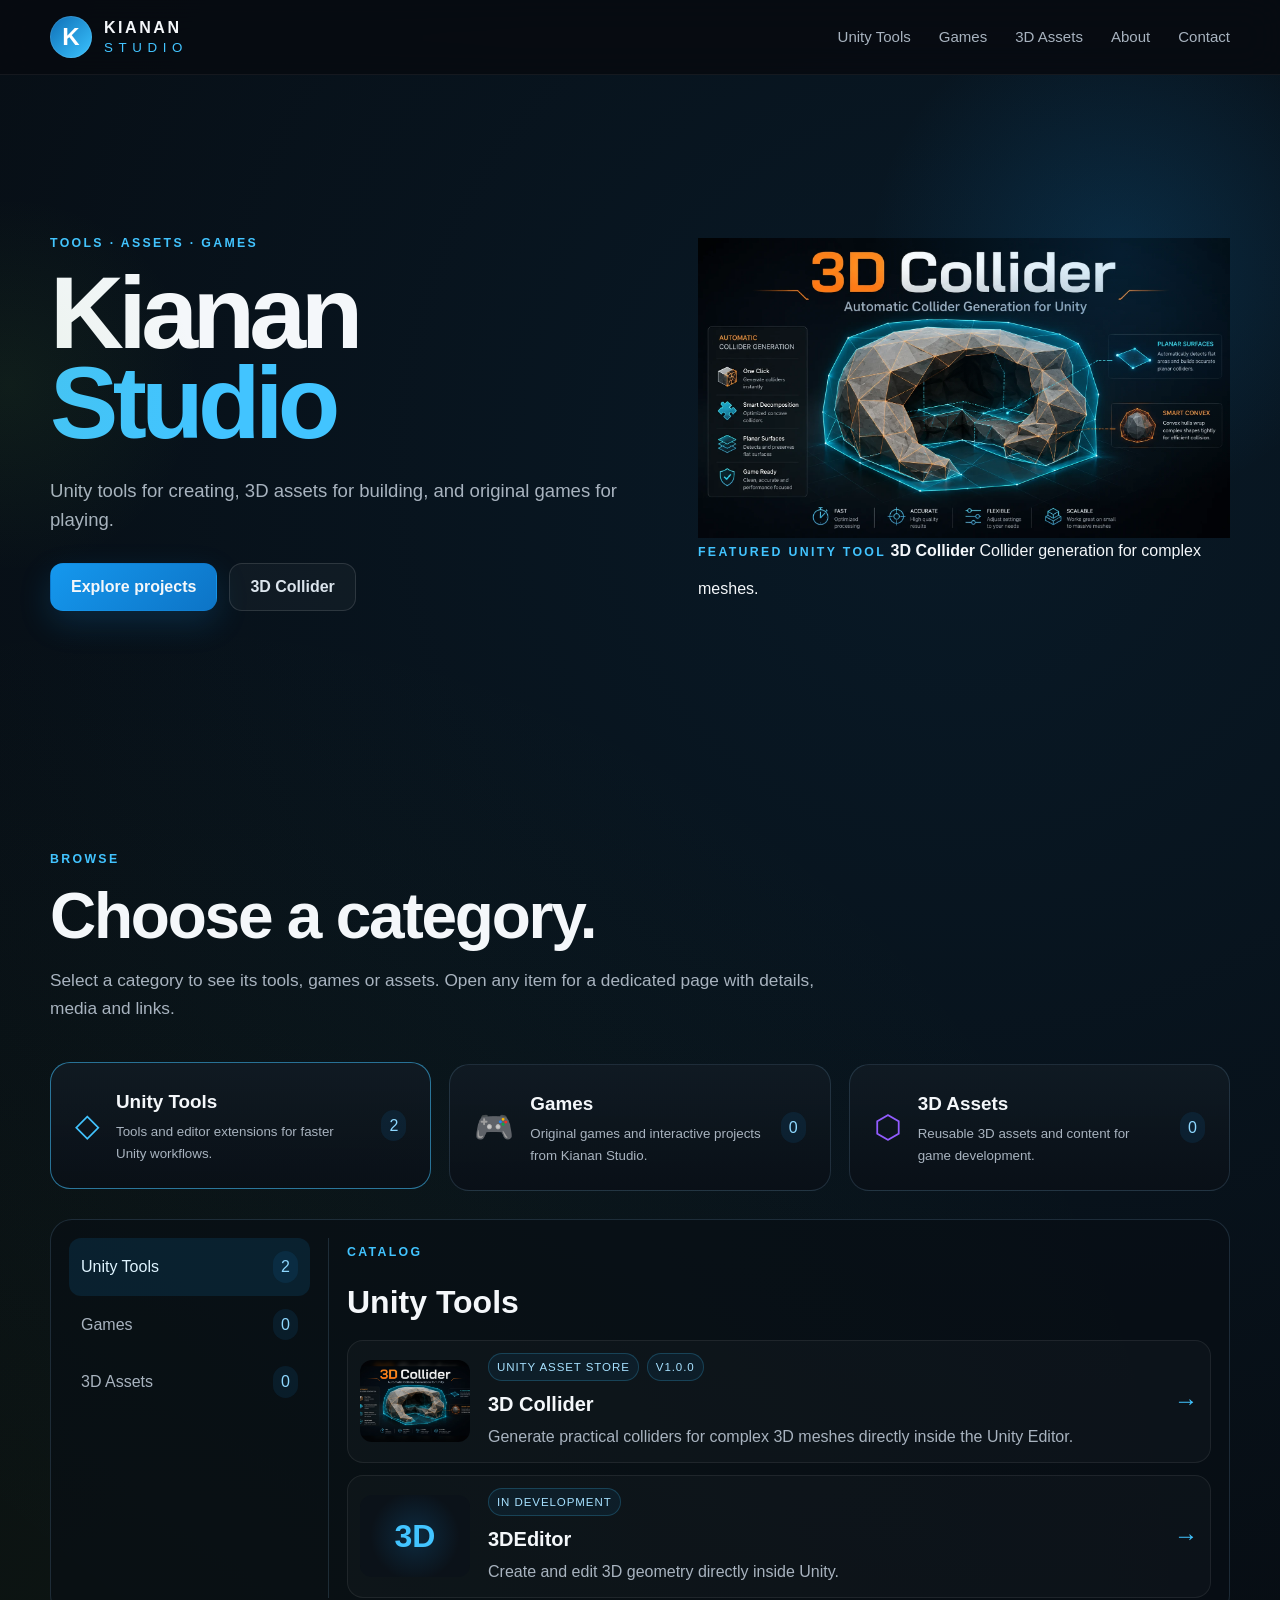
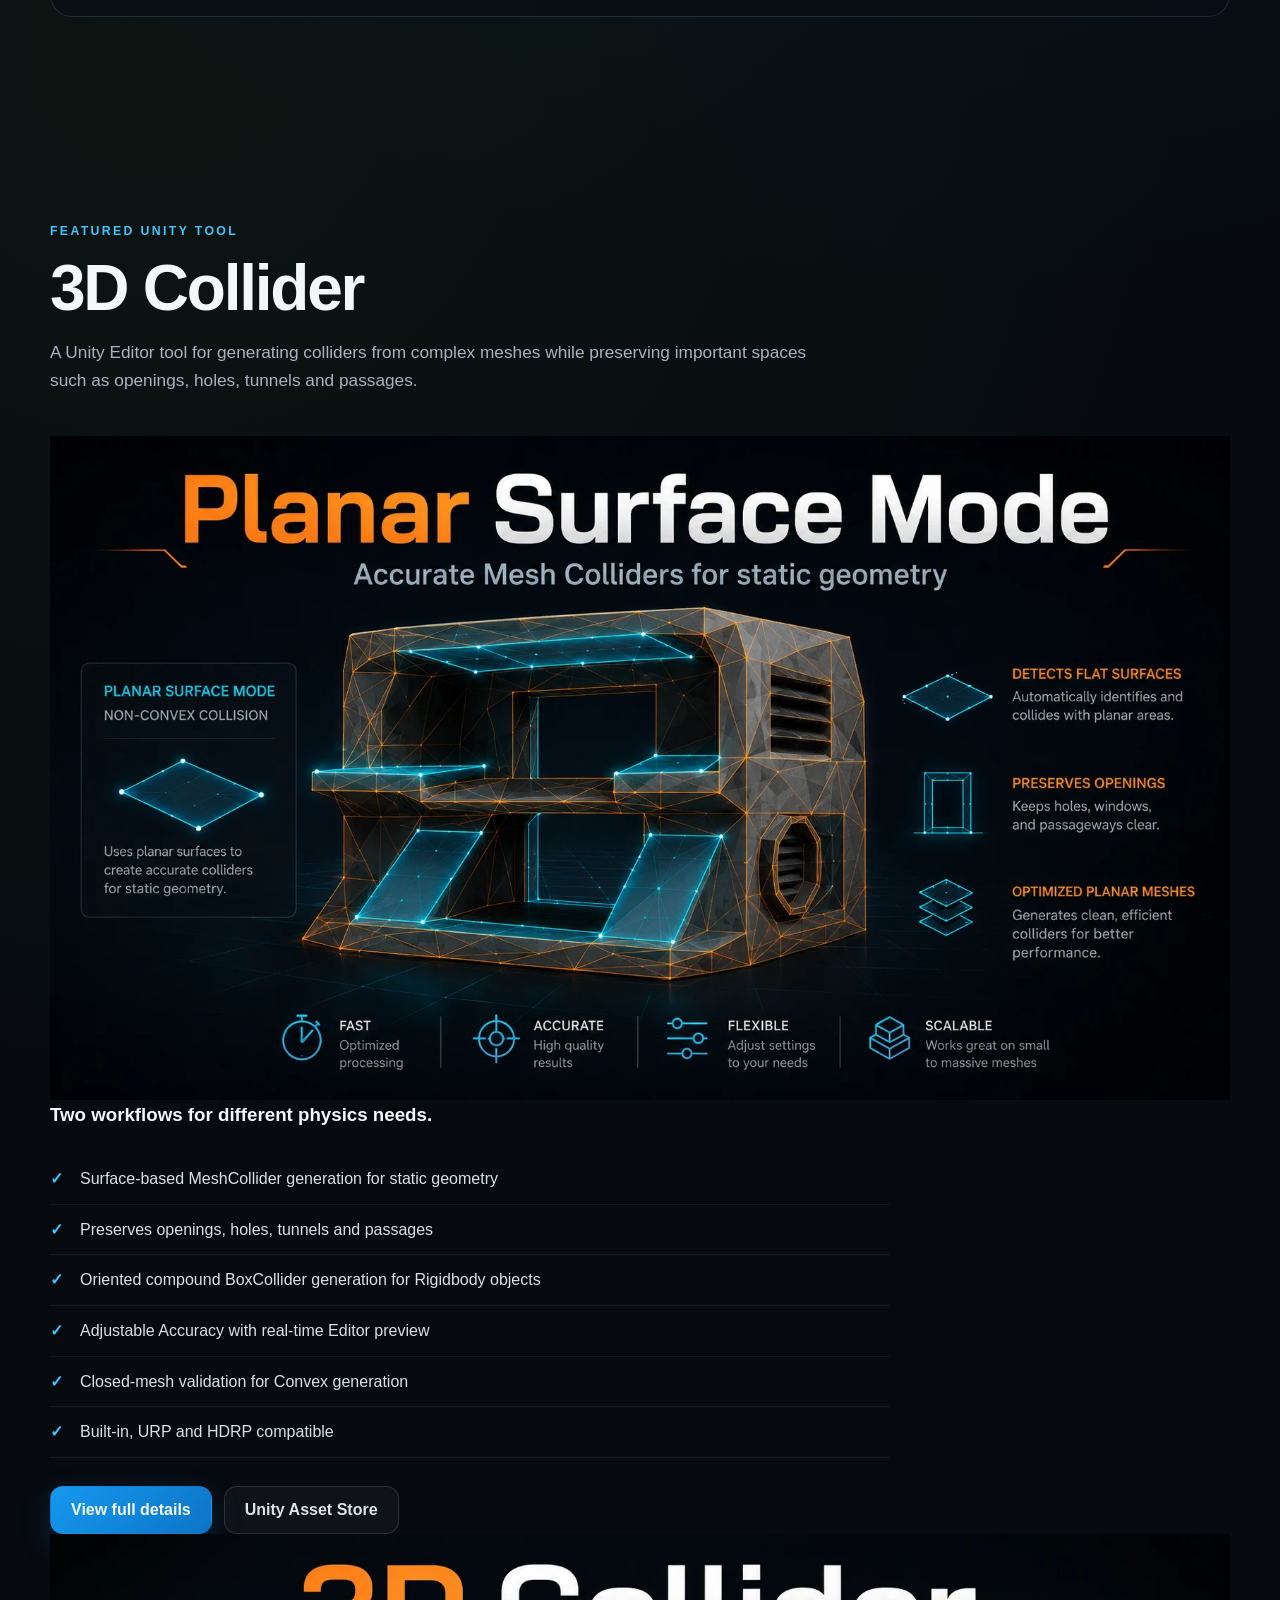
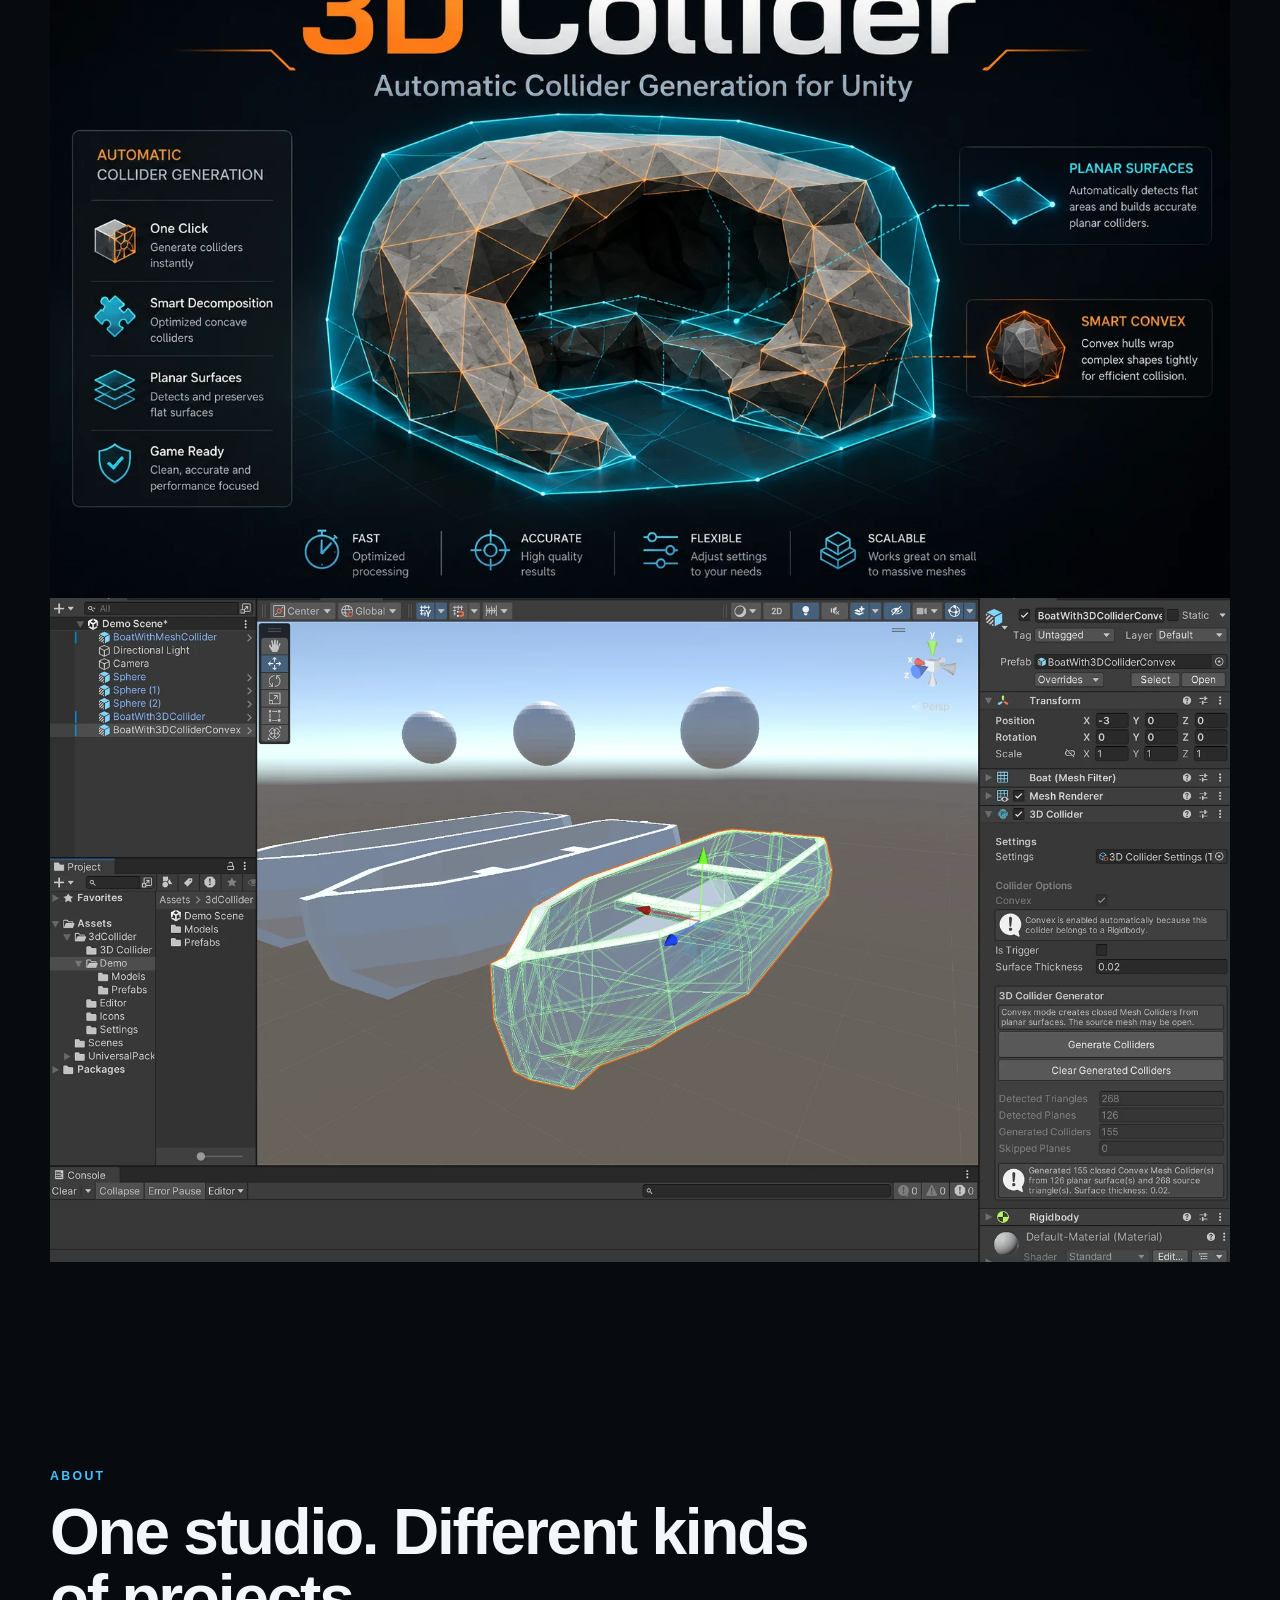
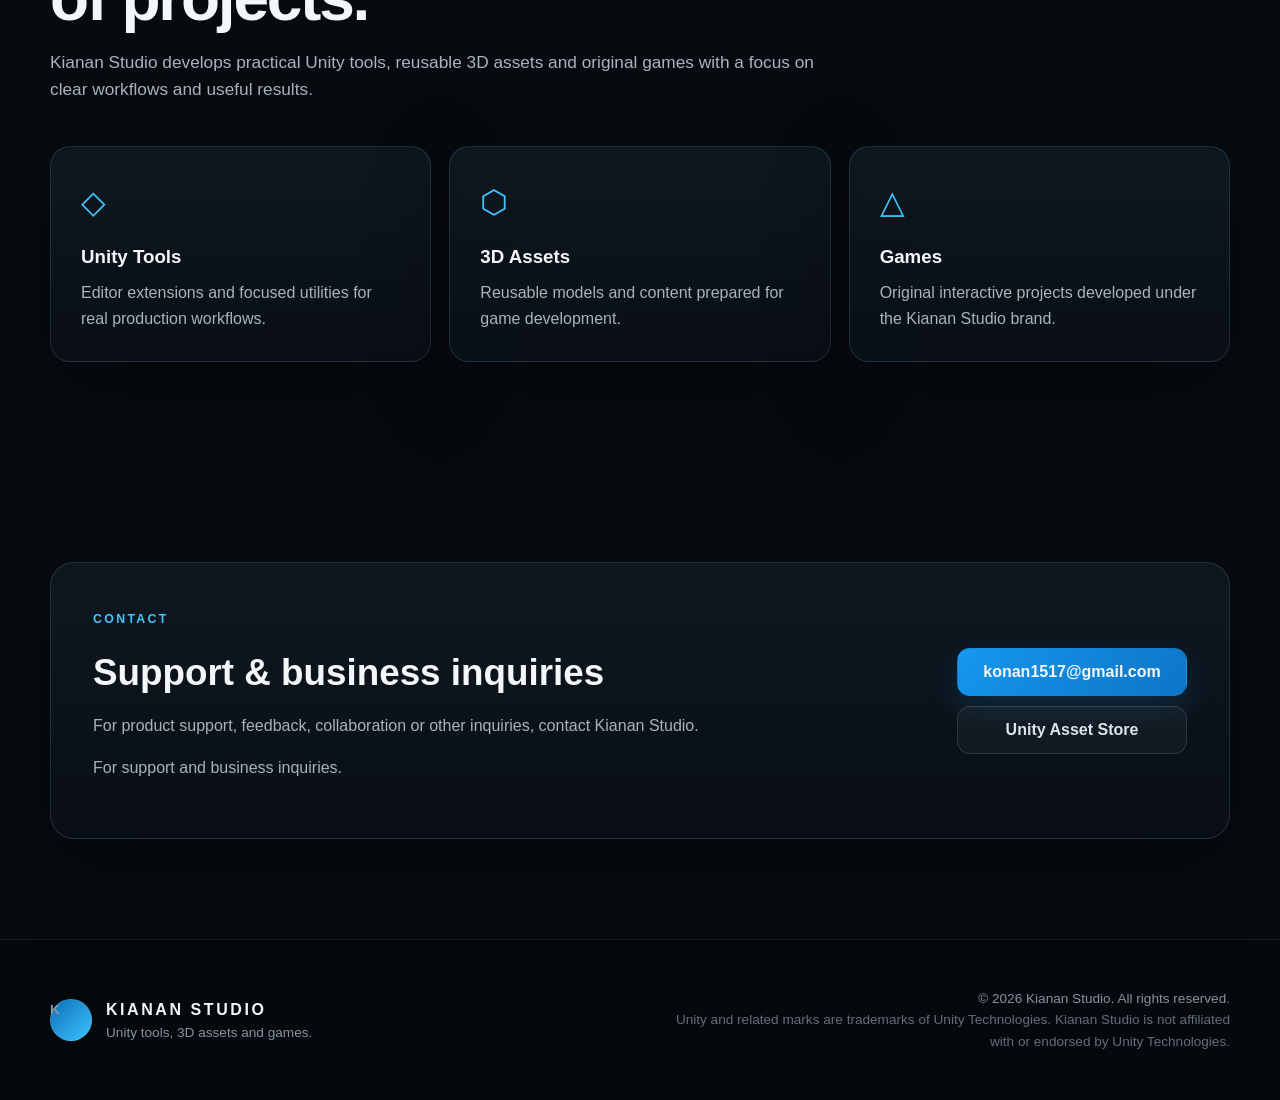
==== commit 15cc9227: "Restore imagery and feature 3D Collider on homepage" ====
--- a/index.html
+++ b/index.html
@@ -3,11 +3,12 @@
 <head>
   <meta charset="utf-8" />
   <meta name="viewport" content="width=device-width, initial-scale=1" />
-  <meta name="description" content="Kianan Studio creates Unity tools, 3D assets and games." />
+  <meta name="description" content="Kianan Studio creates Unity tools, 3D assets and games. Explore 3D Collider for Unity and upcoming projects." />
   <meta name="theme-color" content="#080d12" />
   <meta property="og:title" content="Kianan Studio" />
   <meta property="og:description" content="Unity tools, 3D assets and games." />
   <meta property="og:type" content="website" />
+  <meta property="og:image" content="assets/images/3d-collider-cover.png" />
   <title>Kianan Studio — Unity Tools, 3D Assets & Games</title>
   <link rel="icon" type="image/png" href="assets/icons/favicon.png" />
   <link rel="stylesheet" href="styles.css" />
@@ -23,9 +24,9 @@
       </a>
       <button class="nav-toggle" aria-label="Open navigation" aria-expanded="false">☰</button>
       <nav class="nav-links" aria-label="Main navigation">
-        <a href="#categories">Unity Tools</a>
-        <a href="#categories">Games</a>
-        <a href="#categories">3D Assets</a>
+        <a href="#categories" data-nav-category="unity-tools">Unity Tools</a>
+        <a href="#categories" data-nav-category="games">Games</a>
+        <a href="#categories" data-nav-category="3d-assets">3D Assets</a>
         <a href="#about">About</a>
         <a href="#contact">Contact</a>
       </nav>
@@ -43,12 +44,18 @@
           <p>Unity tools for creating, 3D assets for building, and original games for playing.</p>
           <div class="hero-actions">
             <a class="button button-primary" href="#categories">Explore projects</a>
-            <a class="button button-secondary" href="#contact">Contact</a>
+            <a class="button button-secondary" href="product.html?id=3d-collider">3D Collider</a>
           </div>
         </div>
-        <div class="hero-symbol" aria-hidden="true">
-          <div class="poly-k">K</div>
-          <div class="poly-cube"></div>
+        <div class="hero-product-showcase">
+          <a href="product.html?id=3d-collider" class="hero-product-image" aria-label="Open 3D Collider details">
+            <img src="assets/images/3d-collider-overview.webp" alt="3D Collider in Unity Editor" />
+          </a>
+          <div class="hero-product-caption">
+            <span class="eyebrow">Featured Unity Tool</span>
+            <strong>3D Collider</strong>
+            <span>Collider generation for complex meshes.</span>
+          </div>
         </div>
       </div>
     </section>
@@ -59,18 +66,91 @@
         <h2>Choose a category.</h2>
         <p>Select a category to see its tools, games or assets. Open any item for a dedicated page with details, media and links.</p>
       </div>
-      <div class="category-grid" id="category-grid" aria-live="polite"></div>
+
+      <div class="category-grid" id="category-grid" aria-live="polite">
+        <button class="category-card active" data-category="unity-tools">
+          <span class="category-icon">◇</span>
+          <span><strong>Unity Tools</strong><small>Tools and editor extensions for faster Unity workflows.</small></span>
+          <em>2</em>
+        </button>
+        <button class="category-card" data-category="games">
+          <span class="category-icon">🎮</span>
+          <span><strong>Games</strong><small>Original games and interactive projects from Kianan Studio.</small></span>
+          <em>0</em>
+        </button>
+        <button class="category-card" data-category="3d-assets">
+          <span class="category-icon">⬡</span>
+          <span><strong>3D Assets</strong><small>Reusable 3D assets and content for game development.</small></span>
+          <em>0</em>
+        </button>
+      </div>
+
       <div class="catalog-shell" id="catalog-shell">
-        <aside class="catalog-sidebar" id="catalog-sidebar"></aside>
+        <aside class="catalog-sidebar" id="catalog-sidebar">
+          <button class="sidebar-link active" data-sidebar-category="unity-tools"><span>Unity Tools</span><em>2</em></button>
+          <button class="sidebar-link" data-sidebar-category="games"><span>Games</span><em>0</em></button>
+          <button class="sidebar-link" data-sidebar-category="3d-assets"><span>3D Assets</span><em>0</em></button>
+        </aside>
         <section class="catalog-list-wrap">
           <div class="catalog-list-head">
             <div>
               <span class="eyebrow">Catalog</span>
-              <h3 id="catalog-title">Projects</h3>
+              <h3 id="catalog-title">Unity Tools</h3>
             </div>
           </div>
-          <div class="catalog-list" id="catalog-list"></div>
+          <div class="catalog-list" id="catalog-list">
+            <a class="catalog-item catalog-item-featured" href="product.html?id=3d-collider">
+              <div class="catalog-thumb"><img src="assets/images/3d-collider-cover.webp" alt="3D Collider product artwork" /></div>
+              <div class="catalog-item-copy">
+                <div class="catalog-meta"><span>Unity Asset Store</span><span>v1.0.0</span></div>
+                <h4>3D Collider</h4>
+                <p>Generate practical colliders for complex 3D meshes directly inside the Unity Editor. Supports surface-based MeshColliders and oriented compound BoxColliders for Rigidbody workflows.</p>
+              </div>
+              <span class="catalog-arrow">→</span>
+            </a>
+            <a class="catalog-item" href="product.html?id=3deditor">
+              <div class="catalog-thumb"><div class="item-placeholder">3D</div></div>
+              <div class="catalog-item-copy">
+                <div class="catalog-meta"><span>In development</span></div>
+                <h4>3DEditor</h4>
+                <p>Create and edit 3D geometry directly inside Unity.</p>
+              </div>
+              <span class="catalog-arrow">→</span>
+            </a>
+          </div>
         </section>
+      </div>
+    </section>
+
+    <section class="section featured-tool-section" id="featured-3d-collider">
+      <div class="section-heading">
+        <span class="eyebrow">Featured Unity Tool</span>
+        <h2>3D Collider</h2>
+        <p>A Unity Editor tool for generating colliders from complex meshes while preserving important spaces such as openings, holes, tunnels and passages.</p>
+      </div>
+      <div class="featured-tool-grid">
+        <a class="featured-tool-main-image" href="product.html?id=3d-collider">
+          <img src="assets/images/3d-collider-planar.webp" alt="3D Collider surface-based collider generation preserving openings" />
+        </a>
+        <div class="featured-tool-copy">
+          <h3>Two workflows for different physics needs.</h3>
+          <ul class="feature-list">
+            <li>Surface-based MeshCollider generation for static geometry</li>
+            <li>Preserves openings, holes, tunnels and passages</li>
+            <li>Oriented compound BoxCollider generation for Rigidbody objects</li>
+            <li>Adjustable Accuracy with real-time Editor preview</li>
+            <li>Closed-mesh validation for Convex generation</li>
+            <li>Built-in, URP and HDRP compatible</li>
+          </ul>
+          <div class="hero-actions">
+            <a class="button button-primary" href="product.html?id=3d-collider">View full details</a>
+            <a class="button button-secondary store-link" data-store-link href="https://assetstore.unity.com/packages/slug/398482" target="_blank" rel="noopener">Unity Asset Store</a>
+          </div>
+        </div>
+      </div>
+      <div class="mini-gallery">
+        <img src="assets/images/3d-collider-overview.webp" alt="3D Collider overview" loading="lazy" />
+        <img src="assets/images/3d-collider-unity.webp" alt="3D Collider Unity Editor screenshot" loading="lazy" />
       </div>
     </section>
 
--- a/styles.css
+++ b/styles.css
@@ -1,167 +1 @@
-:root {
-  --bg: #070b10;
-  --bg-soft: #0d131a;
-  --panel: rgba(18, 27, 36, .78);
-  --panel-solid: #101821;
-  --line: rgba(127, 175, 213, .18);
-  --text: #f4f7fa;
-  --muted: #a8b3bf;
-  --blue: #1598ee;
-  --blue-2: #42c4ff;
-  --green: #6bb93f;
-  --shadow: 0 24px 80px rgba(0,0,0,.38);
-  --radius: 24px;
-}
-* { box-sizing: border-box; }
-html { scroll-behavior: smooth; }
-body {
-  margin: 0;
-  background:
-    radial-gradient(circle at 75% 8%, rgba(21,152,238,.10), transparent 26%),
-    radial-gradient(circle at 12% 28%, rgba(107,185,63,.06), transparent 24%),
-    var(--bg);
-  color: var(--text);
-  font-family: Inter, ui-sans-serif, -apple-system, BlinkMacSystemFont, "Segoe UI", sans-serif;
-  line-height: 1.6;
-}
-a { color: inherit; }
-img { display: block; max-width: 100%; }
-button, a { -webkit-tap-highlight-color: transparent; }
-.site-header {
-  position: sticky; top: 0; z-index: 50;
-  border-bottom: 1px solid rgba(255,255,255,.06);
-  background: rgba(7,11,16,.82);
-  backdrop-filter: blur(18px);
-}
-.nav-shell {
-  width: min(1180px, calc(100% - 36px));
-  height: 74px; margin: 0 auto;
-  display: flex; align-items: center; justify-content: space-between;
-}
-.brand { display:flex; align-items:center; gap:12px; text-decoration:none; font-weight:760; letter-spacing:.02em; }
-.brand img { width:40px; height:40px; border-radius:50%; }
-.nav-links { display:flex; gap:28px; align-items:center; }
-.nav-links a { color:var(--muted); text-decoration:none; font-size:.95rem; transition:.2s ease; }
-.nav-links a:hover { color:var(--text); }
-.nav-toggle { display:none; border:0; background:transparent; color:var(--text); font-size:1.5rem; }
-.hero { position:relative; overflow:hidden; padding: 88px 0 0; }
-.hero-inner, .section, .footer-inner {
-  width: min(1180px, calc(100% - 36px)); margin-inline:auto;
-}
-.hero-inner { display:grid; grid-template-columns: 1.15fr .85fr; gap:60px; align-items:center; min-height:480px; }
-.hero-copy { position:relative; z-index:2; }
-.eyebrow { display:inline-block; color:var(--blue-2); text-transform:uppercase; font-size:.77rem; letter-spacing:.19em; font-weight:800; margin-bottom:14px; }
-h1, h2, h3, p { margin-top:0; }
-h1 { font-size:clamp(3.7rem, 8vw, 7.3rem); line-height:.88; letter-spacing:-.055em; margin-bottom:28px; }
-h1 span { color:var(--blue-2); }
-.hero-copy p { max-width:680px; color:var(--muted); font-size:1.15rem; }
-.hero-actions { display:flex; flex-wrap:wrap; gap:12px; margin-top:30px; }
-.button { display:inline-flex; align-items:center; justify-content:center; min-height:48px; padding:0 20px; border-radius:13px; text-decoration:none; font-weight:760; border:1px solid transparent; transition:.2s ease; }
-.button-primary { background:linear-gradient(135deg,var(--blue),#0d74c6); box-shadow:0 12px 32px rgba(21,152,238,.18); }
-.button-primary:hover { transform:translateY(-2px); box-shadow:0 16px 36px rgba(21,152,238,.28); }
-.button-secondary { background:rgba(255,255,255,.035); border-color:rgba(255,255,255,.12); color:#dbe4ec; }
-.button-secondary:hover { border-color:rgba(66,196,255,.45); }
-.hero-logo-wrap { display:flex; justify-content:center; position:relative; z-index:1; }
-.hero-logo { width:min(420px,90%); filter:drop-shadow(0 28px 55px rgba(0,0,0,.46)); animation:float 7s ease-in-out infinite; }
-@keyframes float { 50% { transform:translateY(-10px); } }
-.hero-glow { position:absolute; border-radius:50%; filter:blur(1px); pointer-events:none; }
-.hero-glow-a { width:520px; height:520px; background:radial-gradient(circle,rgba(21,152,238,.16),transparent 68%); right:-100px; top:-80px; }
-.hero-glow-b { width:380px; height:380px; background:radial-gradient(circle,rgba(107,185,63,.08),transparent 70%); left:-180px; top:120px; }
-.banner-wrap { width:min(1500px,calc(100% - 24px)); margin:60px auto 0; border:1px solid rgba(255,255,255,.09); border-bottom:0; border-radius:26px 26px 0 0; overflow:hidden; box-shadow:var(--shadow); background:#0b1016; }
-.studio-banner { width:100%; height:auto; }
-.section { padding:110px 0; }
-.section-heading { max-width:760px; margin-bottom:44px; }
-.section-heading h2 { font-size:clamp(2.2rem,5vw,4rem); line-height:1.02; letter-spacing:-.035em; margin-bottom:18px; }
-.section-heading p { color:var(--muted); font-size:1.08rem; }
-.pillars { display:grid; grid-template-columns:repeat(3,1fr); gap:18px; }
-.pillar, .product-card, .contact-panel { border:1px solid var(--line); background:linear-gradient(180deg,rgba(17,27,36,.78),rgba(10,16,23,.86)); box-shadow:var(--shadow); }
-.pillar { padding:30px; border-radius:20px; }
-.pillar-icon { font-size:2rem; color:var(--blue-2); }
-.pillar h3 { margin:16px 0 8px; font-size:1.25rem; }
-.pillar p { color:var(--muted); margin-bottom:0; }
-.products-section { border-top:1px solid rgba(255,255,255,.045); }
-.product-grid { display:grid; grid-template-columns:2fr 1fr 1fr; gap:18px; }
-.product-card { border-radius:22px; overflow:hidden; min-height:100%; }
-.product-card-featured img { aspect-ratio: 3 / 2; width:100%; object-fit:cover; }
-.product-card-body { padding:24px; }
-.product-labels { display:flex; flex-wrap:wrap; gap:7px; margin-bottom:14px; }
-.product-labels span { border:1px solid rgba(66,196,255,.23); color:#9bdcff; background:rgba(21,152,238,.08); padding:5px 9px; border-radius:999px; font-size:.72rem; text-transform:uppercase; letter-spacing:.08em; }
-.product-card h3 { font-size:1.55rem; margin-bottom:10px; }
-.product-card p { color:var(--muted); }
-.text-link { color:var(--blue-2); text-decoration:none; font-weight:700; }
-.future-card { display:flex; flex-direction:column; }
-.future-visual { min-height:220px; display:grid; place-items:center; font-size:5rem; font-weight:900; letter-spacing:-.08em; color:rgba(66,196,255,.88); background:radial-gradient(circle at 50% 40%,rgba(21,152,238,.15),transparent 55%),linear-gradient(135deg,#111a23,#091017); border-bottom:1px solid var(--line); }
-.collider-section { padding-top:80px; }
-.collider-heading { max-width:none; display:flex; justify-content:space-between; gap:30px; align-items:end; }
-.collider-heading > div { max-width:720px; }
-.collider-feature { display:grid; grid-template-columns:.85fr 1.15fr; gap:38px; align-items:center; margin-top:30px; }
-.collider-copy h3 { font-size:2rem; margin-bottom:15px; }
-.collider-copy p { color:var(--muted); }
-.feature-list { margin:24px 0 0; padding:0; list-style:none; }
-.feature-list li { padding:10px 0 10px 28px; position:relative; color:#d5dde5; border-bottom:1px solid rgba(255,255,255,.045); }
-.feature-list li::before { content:"✓"; color:var(--blue-2); font-weight:900; position:absolute; left:0; }
-.media-frame { margin:0; border-radius:22px; overflow:hidden; border:1px solid var(--line); box-shadow:var(--shadow); }
-.gallery { display:grid; grid-template-columns:1fr 1fr; gap:18px; margin-top:22px; }
-.gallery-item { padding:0; border:1px solid var(--line); background:#080d12; border-radius:18px; overflow:hidden; cursor:zoom-in; }
-.gallery-item img { width:100%; aspect-ratio:16/9; object-fit:cover; transition:.25s ease; }
-.gallery-item:hover img { transform:scale(1.015); }
-.specs { margin-top:22px; display:grid; grid-template-columns:repeat(4,1fr); border:1px solid var(--line); border-radius:18px; overflow:hidden; background:rgba(12,19,26,.72); }
-.specs div { padding:20px; border-right:1px solid var(--line); }
-.specs div:last-child { border-right:0; }
-.specs strong, .specs span { display:block; }
-.specs strong { font-size:.78rem; color:#8bd5ff; text-transform:uppercase; letter-spacing:.08em; margin-bottom:4px; }
-.specs span { color:#d6dee6; }
-.contact-section { padding-bottom:130px; }
-.contact-panel { border-radius:24px; padding:42px; display:flex; justify-content:space-between; align-items:center; gap:30px; }
-.contact-panel h2 { font-size:2.3rem; margin-bottom:10px; }
-.contact-panel p { color:var(--muted); max-width:660px; }
-.contact-actions { display:flex; flex-direction:column; gap:10px; min-width:230px; }
-.contact-hint { font-size:.88rem; opacity:.78; }
-code { color:#d9ecff; background:rgba(255,255,255,.06); padding:2px 6px; border-radius:6px; }
-.site-footer { border-top:1px solid rgba(255,255,255,.07); background:#05080c; }
-.footer-inner { min-height:170px; display:flex; align-items:center; justify-content:space-between; gap:30px; }
-.footer-brand { display:flex; align-items:center; gap:14px; }
-.footer-brand img { width:52px; height:52px; border-radius:50%; }
-.footer-brand strong, .footer-brand span { display:block; }
-.footer-brand span, .footer-inner p { color:#8694a1; font-size:.85rem; }
-.footer-inner p { text-align:right; max-width:570px; margin:0; }
-.legal { opacity:.72; }
-.lightbox { position:fixed; inset:0; z-index:100; background:rgba(2,5,8,.94); display:grid; place-items:center; padding:48px 26px; }
-.lightbox[hidden] { display:none; }
-.lightbox img { max-width:min(1500px,94vw); max-height:88vh; border-radius:15px; box-shadow:0 30px 100px #000; }
-.lightbox-close { position:absolute; right:22px; top:12px; border:0; background:transparent; color:#fff; font-size:2.8rem; cursor:pointer; }
-@media (max-width: 980px) {
-  .hero-inner { grid-template-columns:1fr; text-align:center; min-height:auto; }
-  .hero-copy p { margin-inline:auto; }
-  .hero-actions { justify-content:center; }
-  .hero-logo { width:min(340px,75vw); }
-  .pillars, .product-grid { grid-template-columns:1fr; }
-  .product-card-featured { display:grid; grid-template-columns:1fr 1fr; }
-  .product-card-featured img { height:100%; aspect-ratio:auto; object-fit:cover; }
-  .collider-feature { grid-template-columns:1fr; }
-  .specs { grid-template-columns:1fr 1fr; }
-  .specs div:nth-child(2) { border-right:0; }
-  .specs div:nth-child(-n+2) { border-bottom:1px solid var(--line); }
-}
-@media (max-width: 720px) {
-  .nav-toggle { display:block; }
-  .nav-links { position:absolute; top:74px; left:0; right:0; display:none; flex-direction:column; align-items:stretch; padding:15px 24px 22px; background:rgba(7,11,16,.98); border-bottom:1px solid var(--line); }
-  .nav-links.open { display:flex; }
-  .nav-links a { padding:8px 0; }
-  .hero { padding-top:58px; }
-  h1 { font-size:clamp(3.1rem,16vw,5.2rem); }
-  .hero-inner { gap:30px; }
-  .banner-wrap { margin-top:40px; border-radius:16px 16px 0 0; }
-  .section { padding:78px 0; }
-  .product-card-featured { display:block; }
-  .collider-heading { display:block; }
-  .collider-heading .button { margin-top:8px; }
-  .gallery { grid-template-columns:1fr; }
-  .specs { grid-template-columns:1fr; }
-  .specs div { border-right:0; border-bottom:1px solid var(--line); }
-  .specs div:last-child { border-bottom:0; }
-  .contact-panel { display:block; padding:30px; }
-  .contact-actions { margin-top:24px; min-width:0; }
-  .footer-inner { padding:34px 0; display:block; }
-  .footer-inner p { text-align:left; margin-top:22px; }
-}
+:root{--bg:#070b10;--bg-soft:#0d131a;--panel:#101821;--line:rgba(127,175,213,.18);--text:#f4f7fa;--muted:#a8b3bf;--blue:#1598ee;--blue2:#42c4ff;--green:#6bb93f;--purple:#925cff;--shadow:0 24px 80px rgba(0,0,0,.38)}*{box-sizing:border-box}html{scroll-behavior:smooth}body{margin:0;background:radial-gradient(circle at 75% 8%,rgba(21,152,238,.10),transparent 26%),radial-gradient(circle at 12% 28%,rgba(107,185,63,.06),transparent 24%),var(--bg);color:var(--text);font-family:Inter,ui-sans-serif,-apple-system,BlinkMacSystemFont,"Segoe UI",sans-serif;line-height:1.6}a{color:inherit}img{display:block;max-width:100%}button{font:inherit}.site-header{position:sticky;top:0;z-index:50;border-bottom:1px solid rgba(255,255,255,.06);background:rgba(7,11,16,.88);backdrop-filter:blur(18px)}.nav-shell,.section,.footer-inner,.product-page-shell,.hero-inner{width:min(1180px,calc(100% - 36px));margin-inline:auto}.nav-shell{height:74px;display:flex;align-items:center;justify-content:space-between}.brand{display:flex;align-items:center;gap:12px;text-decoration:none}.text-brand>span:last-child{display:flex;flex-direction:column;line-height:1}.text-brand strong{text-transform:uppercase;letter-spacing:.16em}.text-brand small{text-transform:uppercase;color:var(--blue2);letter-spacing:.42em;margin-top:5px}.brand-mark{width:42px;height:42px;border-radius:50%;display:grid;place-items:center;font-weight:900;font-size:1.5rem;color:white;background:linear-gradient(135deg,#0e6eb6,#3bc4ff);box-shadow:0 0 0 1px rgba(255,255,255,.1) inset}.nav-links{display:flex;gap:28px;align-items:center}.nav-links a{color:var(--muted);text-decoration:none;font-size:.94rem}.nav-links a:hover{color:white}.nav-toggle{display:none;border:0;background:transparent;color:white;font-size:1.5rem}.hero{position:relative;overflow:hidden;padding:90px 0 70px}.hero-simple{display:grid;grid-template-columns:1.05fr .95fr;gap:60px;align-items:center;min-height:510px}.eyebrow{display:inline-block;color:var(--blue2);text-transform:uppercase;font-size:.77rem;letter-spacing:.19em;font-weight:800;margin-bottom:14px}h1,h2,h3,h4,p{margin-top:0}h1{font-size:clamp(4rem,8vw,7.3rem);line-height:.88;letter-spacing:-.055em;margin-bottom:28px}h1 span{color:var(--blue2)}.hero-copy p{max-width:660px;color:var(--muted);font-size:1.16rem}.hero-actions{display:flex;gap:12px;flex-wrap:wrap;margin-top:28px}.button{display:inline-flex;align-items:center;justify-content:center;min-height:48px;padding:0 20px;border-radius:13px;text-decoration:none;font-weight:760;border:1px solid transparent;transition:.2s}.button-primary{background:linear-gradient(135deg,var(--blue),#0d74c6);box-shadow:0 12px 32px rgba(21,152,238,.18)}.button-primary:hover{transform:translateY(-2px)}.button-secondary{background:rgba(255,255,255,.035);border-color:rgba(255,255,255,.12);color:#dbe4ec}.button-disabled{opacity:.55;pointer-events:none}.hero-symbol{position:relative;min-height:390px;display:grid;place-items:center}.poly-k{font-size:18rem;line-height:1;font-weight:950;letter-spacing:-.16em;color:transparent;background:linear-gradient(135deg,#43c5ff 0 28%,#0d6eb5 28% 48%,#eef3f8 48% 68%,#68717b 68%);-webkit-background-clip:text;background-clip:text;filter:drop-shadow(0 30px 40px rgba(0,0,0,.45))}.poly-cube{position:absolute;width:110px;height:110px;right:19%;bottom:12%;transform:rotate(30deg) skew(-8deg);background:linear-gradient(135deg,#3cc7ff,#0874bf 52%,#064678);box-shadow:0 22px 45px rgba(0,0,0,.4)}.hero-glow{position:absolute;border-radius:50%;pointer-events:none}.hero-glow-a{width:520px;height:520px;background:radial-gradient(circle,rgba(21,152,238,.16),transparent 68%);right:-100px;top:-80px}.hero-glow-b{width:380px;height:380px;background:radial-gradient(circle,rgba(107,185,63,.08),transparent 70%);left:-180px;top:120px}.section{padding:100px 0}.section-heading{max-width:780px;margin-bottom:42px}.section-heading h2,.product-content-section h2{font-size:clamp(2.2rem,5vw,4rem);line-height:1.02;letter-spacing:-.035em;margin-bottom:18px}.section-heading p{color:var(--muted);font-size:1.08rem}.category-grid{display:grid;grid-template-columns:repeat(3,1fr);gap:18px;margin-bottom:28px}.category-card{border:1px solid var(--line);background:linear-gradient(180deg,rgba(17,27,36,.88),rgba(10,16,23,.92));color:var(--text);padding:24px;border-radius:20px;display:grid;grid-template-columns:auto 1fr auto;gap:16px;align-items:center;text-align:left;cursor:pointer;transition:.2s}.category-card:hover,.category-card.active{border-color:rgba(66,196,255,.55);transform:translateY(-2px)}.category-icon{font-size:2rem;color:var(--blue2)}.category-card[data-category="games"] .category-icon{color:var(--green)}.category-card[data-category="3d-assets"] .category-icon{color:var(--purple)}.category-card strong,.category-card small{display:block}.category-card strong{font-size:1.18rem}.category-card small{color:var(--muted);margin-top:4px}.category-card em,.sidebar-link em{font-style:normal;color:#8ed8ff;background:rgba(21,152,238,.1);padding:3px 8px;border-radius:999px}.catalog-shell{display:grid;grid-template-columns:260px 1fr;gap:18px;border:1px solid var(--line);background:rgba(9,14,20,.65);border-radius:22px;padding:18px}.catalog-sidebar{border-right:1px solid var(--line);padding-right:18px}.sidebar-link{width:100%;border:0;background:transparent;color:var(--muted);padding:13px 12px;border-radius:12px;display:flex;justify-content:space-between;align-items:center;cursor:pointer}.sidebar-link.active{background:rgba(21,152,238,.12);color:#dff4ff}.catalog-list-head h3{font-size:2rem;margin-bottom:12px}.catalog-list{display:grid;gap:12px}.catalog-item{display:grid;grid-template-columns:110px 1fr auto;gap:18px;align-items:center;text-decoration:none;border:1px solid rgba(255,255,255,.07);background:rgba(255,255,255,.025);border-radius:16px;padding:12px;transition:.2s}.catalog-item:hover{border-color:rgba(66,196,255,.45);background:rgba(21,152,238,.05)}.catalog-thumb{width:110px;height:82px;border-radius:12px;overflow:hidden;background:#0b1219}.catalog-thumb img{width:100%;height:100%;object-fit:cover}.item-placeholder{width:100%;height:100%;display:grid;place-items:center;font-weight:900;font-size:2rem;color:var(--blue2);background:radial-gradient(circle,rgba(21,152,238,.18),transparent 65%)}.item-placeholder.large{min-height:360px;font-size:6rem}.catalog-item-copy h4{font-size:1.25rem;margin-bottom:4px}.catalog-item-copy p{color:var(--muted);margin-bottom:0}.catalog-meta{display:flex;gap:8px;flex-wrap:wrap;margin-bottom:7px}.catalog-meta span,.product-labels span{font-size:.72rem;text-transform:uppercase;letter-spacing:.08em;color:#a6e1ff;border:1px solid rgba(66,196,255,.22);background:rgba(21,152,238,.07);padding:4px 8px;border-radius:999px}.catalog-arrow{font-size:1.5rem;color:var(--blue2)}.empty-state{padding:44px;border:1px dashed var(--line);border-radius:16px;text-align:center}.empty-state strong,.empty-state span{display:block}.empty-state span{color:var(--muted)}.pillars{display:grid;grid-template-columns:repeat(3,1fr);gap:18px}.pillar,.contact-panel{border:1px solid var(--line);background:linear-gradient(180deg,rgba(17,27,36,.78),rgba(10,16,23,.86));box-shadow:var(--shadow)}.pillar{padding:30px;border-radius:20px}.pillar-icon{font-size:2rem;color:var(--blue2)}.pillar h3{margin:14px 0 8px}.pillar p{color:var(--muted);margin-bottom:0}.contact-panel{border-radius:24px;padding:42px;display:flex;justify-content:space-between;align-items:center;gap:30px}.contact-panel h2{font-size:2.3rem;margin-bottom:10px}.contact-panel p{color:var(--muted);max-width:660px}.contact-actions{display:flex;flex-direction:column;gap:10px;min-width:230px}.site-footer{border-top:1px solid rgba(255,255,255,.07);background:#05080c}.footer-inner{min-height:160px;display:flex;align-items:center;justify-content:space-between;gap:30px}.footer-brand{display:flex;align-items:center;gap:14px}.footer-brand strong,.footer-brand span{display:block}.footer-brand span,.footer-inner p{color:#8694a1;font-size:.85rem}.footer-inner p{text-align:right;max-width:570px;margin:0}.legal{opacity:.72}.load-error{color:#e7a9a9}.product-page{padding:70px 0 110px}.back-link{display:inline-block;color:var(--muted);text-decoration:none;margin-bottom:28px}.product-detail-hero{display:grid;grid-template-columns:1fr .9fr;gap:42px;align-items:center}.product-detail-copy h1{font-size:clamp(3.5rem,7vw,6.5rem)}.product-lead{font-size:1.14rem;color:var(--muted);max-width:720px}.product-cover-panel{border:1px solid var(--line);border-radius:22px;overflow:hidden;background:#0b1016;box-shadow:var(--shadow)}.product-cover-panel img{width:100%;aspect-ratio:4/3;object-fit:cover}.product-content-section{padding-top:90px}.feature-list{list-style:none;padding:0;margin:24px 0 0;max-width:840px}.feature-list li{position:relative;padding:12px 0 12px 30px;border-bottom:1px solid rgba(255,255,255,.05);color:#d9e1e8}.feature-list li::before{content:"✓";position:absolute;left:0;color:var(--blue2);font-weight:900}.product-gallery{display:grid;grid-template-columns:repeat(2,1fr);gap:18px}.media-frame{margin:0;border-radius:20px;overflow:hidden;border:1px solid var(--line);background:#0b1016}.media-frame img{width:100%;height:100%;object-fit:cover}.product-not-found{padding:80px 0}.text-link{color:var(--blue2)}@media(max-width:900px){.hero-simple,.product-detail-hero{grid-template-columns:1fr}.hero-symbol{min-height:280px}.poly-k{font-size:13rem}.category-grid,.pillars{grid-template-columns:1fr}.catalog-shell{grid-template-columns:1fr}.catalog-sidebar{border-right:0;border-bottom:1px solid var(--line);padding:0 0 14px}.product-gallery{grid-template-columns:1fr}}@media(max-width:720px){.nav-toggle{display:block}.nav-links{position:absolute;top:74px;left:0;right:0;display:none;flex-direction:column;align-items:stretch;padding:15px 24px 22px;background:rgba(7,11,16,.98);border-bottom:1px solid var(--line)}.nav-links.open{display:flex}.product-nav{display:flex;position:static;padding:0;background:transparent;border:0;flex-direction:row}.hero{padding-top:50px}.hero-symbol{display:none}.section{padding:76px 0}.catalog-item{grid-template-columns:82px 1fr}.catalog-thumb{width:82px;height:70px}.catalog-arrow{display:none}.contact-panel{display:block;padding:28px}.contact-actions{margin-top:22px;min-width:0}.footer-inner{display:block;padding:30px 0}.footer-inner p{text-align:left;margin-top:20px}.text-brand strong{letter-spacing:.1em}.text-brand small{letter-spacing:.25em}}
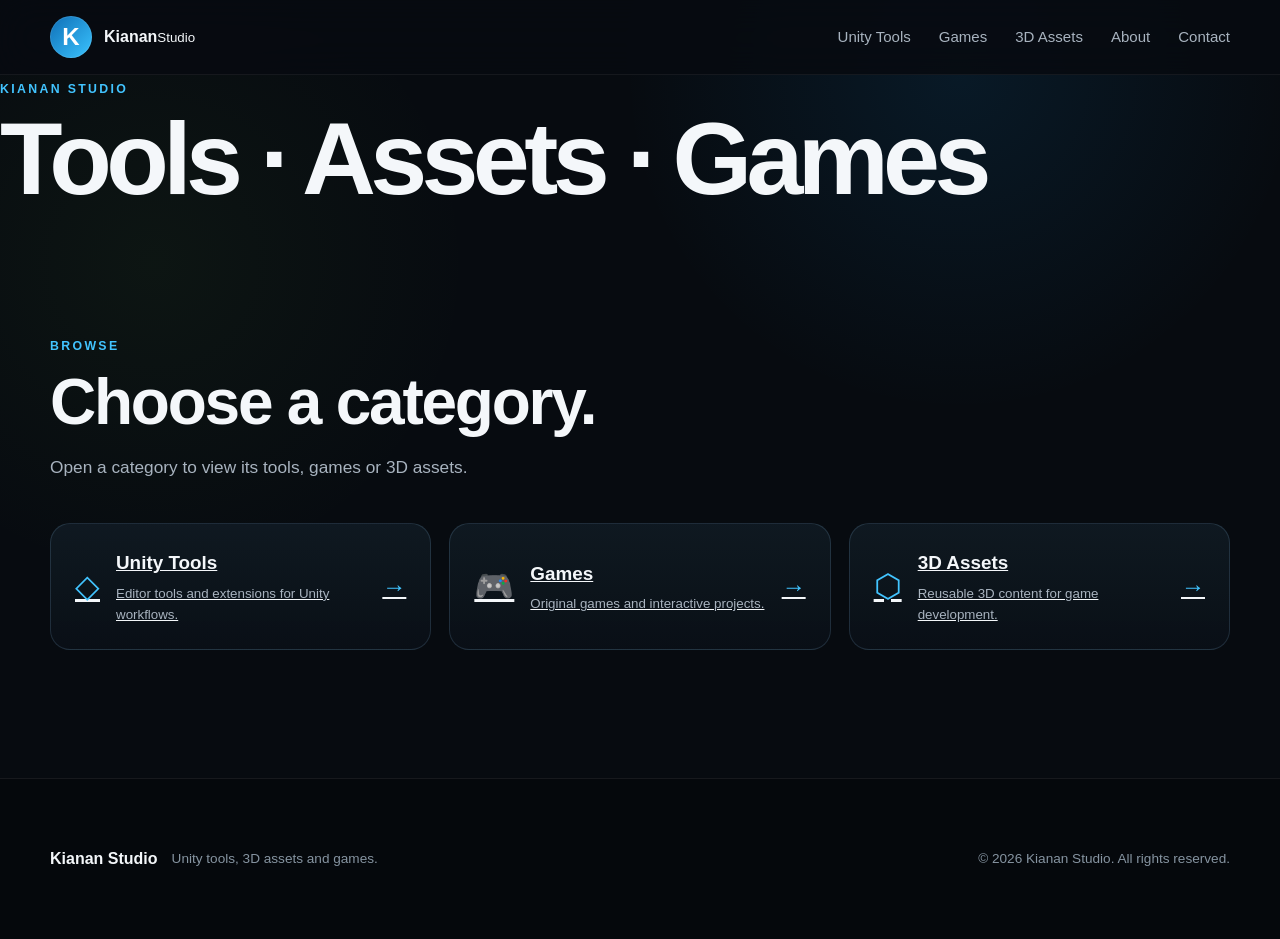
==== commit 1add1cf1: "Simplify homepage to banner and browse categories" ====
--- a/index.html
+++ b/index.html
@@ -3,12 +3,12 @@
 <head>
   <meta charset="utf-8" />
   <meta name="viewport" content="width=device-width, initial-scale=1" />
-  <meta name="description" content="Kianan Studio creates Unity tools, 3D assets and games. Explore 3D Collider for Unity and upcoming projects." />
+  <meta name="description" content="Kianan Studio creates Unity tools, 3D assets and games." />
   <meta name="theme-color" content="#080d12" />
   <meta property="og:title" content="Kianan Studio" />
   <meta property="og:description" content="Unity tools, 3D assets and games." />
   <meta property="og:type" content="website" />
-  <meta property="og:image" content="assets/images/3d-collider-cover.png" />
+  <meta property="og:image" content="assets/images/kianan-banner.webp" />
   <title>Kianan Studio — Unity Tools, 3D Assets & Games</title>
   <link rel="icon" type="image/png" href="assets/icons/favicon.png" />
   <link rel="stylesheet" href="styles.css" />
@@ -18,44 +18,29 @@
 <body>
   <header class="site-header" id="top">
     <div class="nav-shell">
-      <a class="brand text-brand" href="#top" aria-label="Kianan Studio home">
-        <span class="brand-mark">K</span>
-        <span><strong>Kianan</strong><small>Studio</small></span>
+      <a class="brand" href="./" aria-label="Kianan Studio home">
+        <img class="brand-logo" src="assets/images/kianan-studio-logo.webp" alt="Kianan Studio" onerror="this.style.display='none';this.nextElementSibling.style.display='grid'" />
+        <span class="brand-mark brand-fallback" style="display:none">K</span>
+        <span class="brand-name"><strong>Kianan</strong><small>Studio</small></span>
       </a>
       <button class="nav-toggle" aria-label="Open navigation" aria-expanded="false">☰</button>
       <nav class="nav-links" aria-label="Main navigation">
-        <a href="#categories" data-nav-category="unity-tools">Unity Tools</a>
-        <a href="#categories" data-nav-category="games">Games</a>
-        <a href="#categories" data-nav-category="3d-assets">3D Assets</a>
-        <a href="#about">About</a>
-        <a href="#contact">Contact</a>
+        <a href="category.html?category=unity-tools">Unity Tools</a>
+        <a href="category.html?category=games">Games</a>
+        <a href="category.html?category=3d-assets">3D Assets</a>
+        <a href="about.html">About</a>
+        <a href="contact.html">Contact</a>
       </nav>
     </div>
   </header>
 
   <main>
-    <section class="hero">
-      <div class="hero-glow hero-glow-a"></div>
-      <div class="hero-glow hero-glow-b"></div>
-      <div class="hero-inner hero-simple">
-        <div class="hero-copy">
-          <span class="eyebrow">Tools · Assets · Games</span>
-          <h1>Kianan<br><span>Studio</span></h1>
-          <p>Unity tools for creating, 3D assets for building, and original games for playing.</p>
-          <div class="hero-actions">
-            <a class="button button-primary" href="#categories">Explore projects</a>
-            <a class="button button-secondary" href="product.html?id=3d-collider">3D Collider</a>
-          </div>
-        </div>
-        <div class="hero-product-showcase">
-          <a href="product.html?id=3d-collider" class="hero-product-image" aria-label="Open 3D Collider details">
-            <img src="assets/images/3d-collider-overview.webp" alt="3D Collider in Unity Editor" />
-          </a>
-          <div class="hero-product-caption">
-            <span class="eyebrow">Featured Unity Tool</span>
-            <strong>3D Collider</strong>
-            <span>Collider generation for complex meshes.</span>
-          </div>
+    <section class="home-banner-section">
+      <div class="home-banner-wrap">
+        <img class="home-banner" src="assets/images/kianan-banner.webp" alt="Kianan Studio — tools, 3D assets and games" onerror="this.style.display='none';this.parentElement.classList.add('banner-placeholder')" />
+        <div class="banner-placeholder-copy">
+          <span class="eyebrow">Kianan Studio</span>
+          <h1>Tools · Assets · Games</h1>
         </div>
       </div>
     </section>
@@ -64,132 +49,35 @@
       <div class="section-heading">
         <span class="eyebrow">Browse</span>
         <h2>Choose a category.</h2>
-        <p>Select a category to see its tools, games or assets. Open any item for a dedicated page with details, media and links.</p>
+        <p>Open a category to view its tools, games or 3D assets.</p>
       </div>
-
-      <div class="category-grid" id="category-grid" aria-live="polite">
-        <button class="category-card active" data-category="unity-tools">
+      <div class="category-grid home-category-grid">
+        <a class="category-card category-link" href="category.html?category=unity-tools">
           <span class="category-icon">◇</span>
-          <span><strong>Unity Tools</strong><small>Tools and editor extensions for faster Unity workflows.</small></span>
-          <em>2</em>
-        </button>
-        <button class="category-card" data-category="games">
+          <span><strong>Unity Tools</strong><small>Editor tools and extensions for Unity workflows.</small></span>
+          <span class="catalog-arrow">→</span>
+        </a>
+        <a class="category-card category-link" href="category.html?category=games">
           <span class="category-icon">🎮</span>
-          <span><strong>Games</strong><small>Original games and interactive projects from Kianan Studio.</small></span>
-          <em>0</em>
-        </button>
-        <button class="category-card" data-category="3d-assets">
+          <span><strong>Games</strong><small>Original games and interactive projects.</small></span>
+          <span class="catalog-arrow">→</span>
+        </a>
+        <a class="category-card category-link" href="category.html?category=3d-assets">
           <span class="category-icon">⬡</span>
-          <span><strong>3D Assets</strong><small>Reusable 3D assets and content for game development.</small></span>
-          <em>0</em>
-        </button>
-      </div>
-
-      <div class="catalog-shell" id="catalog-shell">
-        <aside class="catalog-sidebar" id="catalog-sidebar">
-          <button class="sidebar-link active" data-sidebar-category="unity-tools"><span>Unity Tools</span><em>2</em></button>
-          <button class="sidebar-link" data-sidebar-category="games"><span>Games</span><em>0</em></button>
-          <button class="sidebar-link" data-sidebar-category="3d-assets"><span>3D Assets</span><em>0</em></button>
-        </aside>
-        <section class="catalog-list-wrap">
-          <div class="catalog-list-head">
-            <div>
-              <span class="eyebrow">Catalog</span>
-              <h3 id="catalog-title">Unity Tools</h3>
-            </div>
-          </div>
-          <div class="catalog-list" id="catalog-list">
-            <a class="catalog-item catalog-item-featured" href="product.html?id=3d-collider">
-              <div class="catalog-thumb"><img src="assets/images/3d-collider-cover.webp" alt="3D Collider product artwork" /></div>
-              <div class="catalog-item-copy">
-                <div class="catalog-meta"><span>Unity Asset Store</span><span>v1.0.0</span></div>
-                <h4>3D Collider</h4>
-                <p>Generate practical colliders for complex 3D meshes directly inside the Unity Editor. Supports surface-based MeshColliders and oriented compound BoxColliders for Rigidbody workflows.</p>
-              </div>
-              <span class="catalog-arrow">→</span>
-            </a>
-            <a class="catalog-item" href="product.html?id=3deditor">
-              <div class="catalog-thumb"><div class="item-placeholder">3D</div></div>
-              <div class="catalog-item-copy">
-                <div class="catalog-meta"><span>In development</span></div>
-                <h4>3DEditor</h4>
-                <p>Create and edit 3D geometry directly inside Unity.</p>
-              </div>
-              <span class="catalog-arrow">→</span>
-            </a>
-          </div>
-        </section>
-      </div>
-    </section>
-
-    <section class="section featured-tool-section" id="featured-3d-collider">
-      <div class="section-heading">
-        <span class="eyebrow">Featured Unity Tool</span>
-        <h2>3D Collider</h2>
-        <p>A Unity Editor tool for generating colliders from complex meshes while preserving important spaces such as openings, holes, tunnels and passages.</p>
-      </div>
-      <div class="featured-tool-grid">
-        <a class="featured-tool-main-image" href="product.html?id=3d-collider">
-          <img src="assets/images/3d-collider-planar.webp" alt="3D Collider surface-based collider generation preserving openings" />
+          <span><strong>3D Assets</strong><small>Reusable 3D content for game development.</small></span>
+          <span class="catalog-arrow">→</span>
         </a>
-        <div class="featured-tool-copy">
-          <h3>Two workflows for different physics needs.</h3>
-          <ul class="feature-list">
-            <li>Surface-based MeshCollider generation for static geometry</li>
-            <li>Preserves openings, holes, tunnels and passages</li>
-            <li>Oriented compound BoxCollider generation for Rigidbody objects</li>
-            <li>Adjustable Accuracy with real-time Editor preview</li>
-            <li>Closed-mesh validation for Convex generation</li>
-            <li>Built-in, URP and HDRP compatible</li>
-          </ul>
-          <div class="hero-actions">
-            <a class="button button-primary" href="product.html?id=3d-collider">View full details</a>
-            <a class="button button-secondary store-link" data-store-link href="https://assetstore.unity.com/packages/slug/398482" target="_blank" rel="noopener">Unity Asset Store</a>
-          </div>
-        </div>
-      </div>
-      <div class="mini-gallery">
-        <img src="assets/images/3d-collider-overview.webp" alt="3D Collider overview" loading="lazy" />
-        <img src="assets/images/3d-collider-unity.webp" alt="3D Collider Unity Editor screenshot" loading="lazy" />
-      </div>
-    </section>
-
-    <section class="section" id="about">
-      <div class="section-heading">
-        <span class="eyebrow">About</span>
-        <h2>One studio. Different kinds of projects.</h2>
-        <p>Kianan Studio develops practical Unity tools, reusable 3D assets and original games with a focus on clear workflows and useful results.</p>
-      </div>
-      <div class="pillars">
-        <article class="pillar"><span class="pillar-icon">◇</span><h3>Unity Tools</h3><p>Editor extensions and focused utilities for real production workflows.</p></article>
-        <article class="pillar"><span class="pillar-icon">⬡</span><h3>3D Assets</h3><p>Reusable models and content prepared for game development.</p></article>
-        <article class="pillar"><span class="pillar-icon">△</span><h3>Games</h3><p>Original interactive projects developed under the Kianan Studio brand.</p></article>
-      </div>
-    </section>
-
-    <section class="section contact-section" id="contact">
-      <div class="contact-panel">
-        <div>
-          <span class="eyebrow">Contact</span>
-          <h2>Support & business inquiries</h2>
-          <p>For product support, feedback, collaboration or other inquiries, contact Kianan Studio.</p>
-          <p class="contact-hint" id="contact-hint">Public support email will be updated after the new branded mailbox is created.</p>
-        </div>
-        <div class="contact-actions">
-          <a class="button button-primary" id="email-link" href="#">Email Kianan Studio</a>
-          <a class="button button-secondary store-link" data-store-link href="https://assetstore.unity.com/packages/slug/398482" target="_blank" rel="noopener">Unity Asset Store</a>
-        </div>
       </div>
     </section>
   </main>
 
   <footer class="site-footer">
     <div class="footer-inner">
-      <div class="footer-brand text-brand">
-        <span class="brand-mark">K</span>
-        <div><strong>Kianan Studio</strong><span>Unity tools, 3D assets and games.</span></div>
+      <div class="footer-brand">
+        <strong>Kianan Studio</strong>
+        <span>Unity tools, 3D assets and games.</span>
       </div>
-      <p>© <span id="year"></span> Kianan Studio. All rights reserved.<br><span class="legal">Unity and related marks are trademarks of Unity Technologies. Kianan Studio is not affiliated with or endorsed by Unity Technologies.</span></p>
+      <p>© <span id="year"></span> Kianan Studio. All rights reserved.</p>
     </div>
   </footer>
 </body>
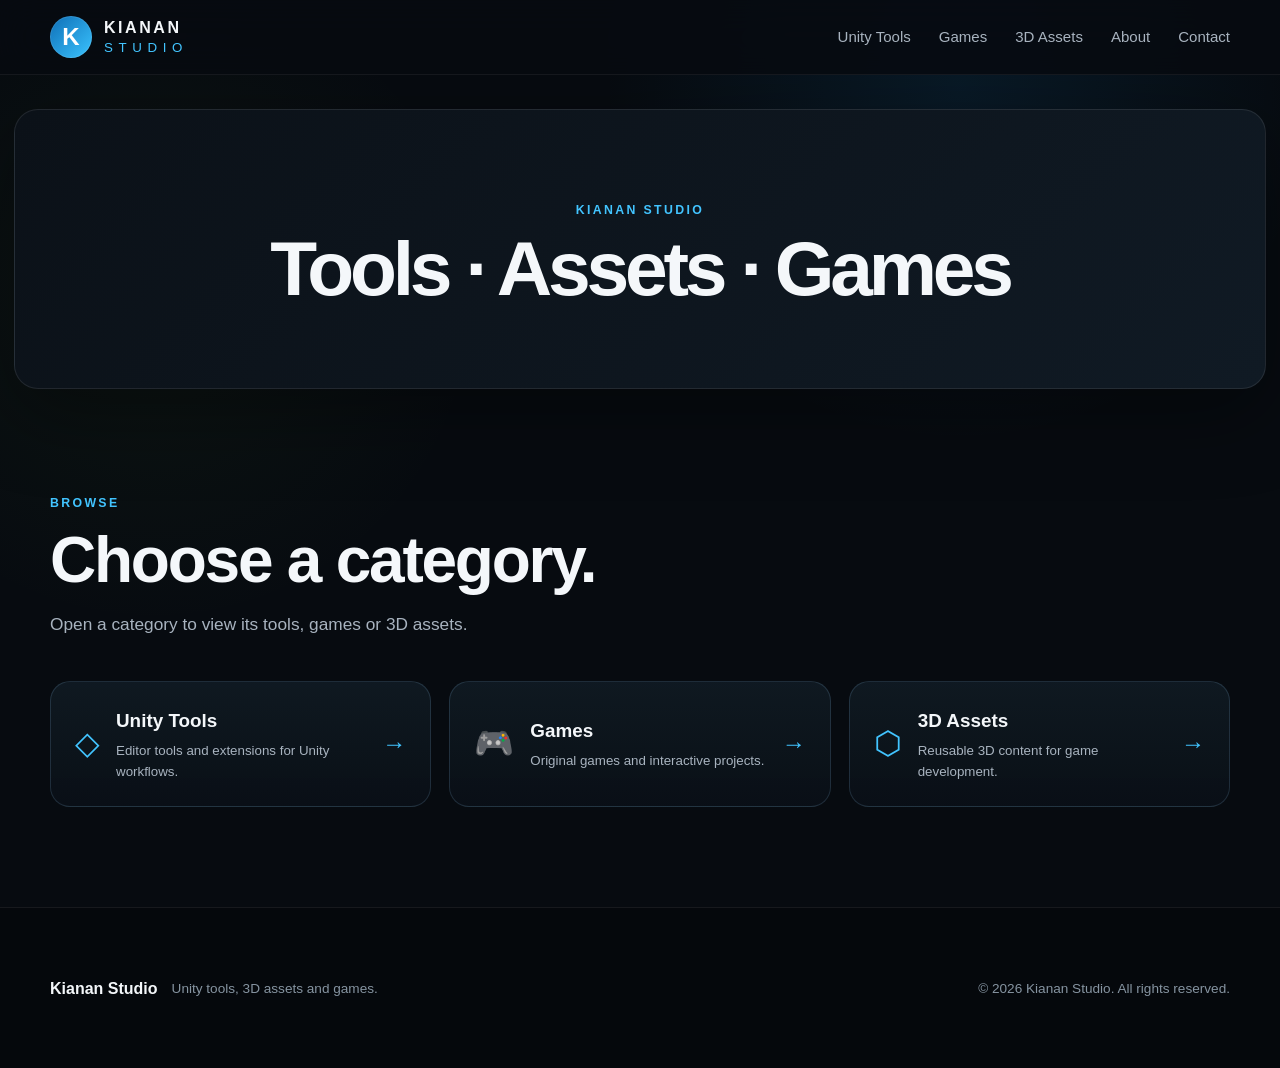
==== commit 2aa6da73: "Load revised homepage layout styles" ====
--- a/index.html
+++ b/index.html
@@ -12,6 +12,7 @@
   <title>Kianan Studio — Unity Tools, 3D Assets & Games</title>
   <link rel="icon" type="image/png" href="assets/icons/favicon.png" />
   <link rel="stylesheet" href="styles.css" />
+  <link rel="stylesheet" href="layout-v2.css" />
   <script defer src="site-config.js"></script>
   <script defer src="script.js"></script>
 </head>
@@ -73,10 +74,7 @@
 
   <footer class="site-footer">
     <div class="footer-inner">
-      <div class="footer-brand">
-        <strong>Kianan Studio</strong>
-        <span>Unity tools, 3D assets and games.</span>
-      </div>
+      <div class="footer-brand"><strong>Kianan Studio</strong><span>Unity tools, 3D assets and games.</span></div>
       <p>© <span id="year"></span> Kianan Studio. All rights reserved.</p>
     </div>
   </footer>
--- a/layout-v2.css
+++ b/layout-v2.css
@@ -0,0 +1,19 @@
+.brand-logo{width:44px;height:44px;border-radius:50%;object-fit:cover;border:1px solid rgba(255,255,255,.12)}
+.brand-name{display:flex;flex-direction:column;line-height:1}
+.brand-name strong{text-transform:uppercase;letter-spacing:.16em}
+.brand-name small{text-transform:uppercase;color:var(--blue2);letter-spacing:.42em;margin-top:5px}
+.home-banner-section{padding:34px 0 0}
+.home-banner-wrap{width:min(1500px,calc(100% - 28px));margin:0 auto;border:1px solid rgba(255,255,255,.09);border-radius:24px;overflow:hidden;background:linear-gradient(135deg,#0b1118,#101a24);box-shadow:var(--shadow);position:relative;min-height:280px;display:grid;place-items:center}
+.home-banner{width:100%;height:auto;display:block}
+.banner-placeholder-copy{display:none;text-align:center;padding:70px 20px}
+.banner-placeholder .banner-placeholder-copy{display:block}
+.banner-placeholder-copy h1{font-size:clamp(2.6rem,6vw,5.5rem);margin:0}
+.home-category-grid{margin-bottom:0}
+.category-link{text-decoration:none}
+.catalog-page-title{font-size:clamp(3.2rem,7vw,6.4rem);line-height:.94;margin-bottom:20px}
+.standalone-heading{max-width:900px}
+.standalone-contact{margin-top:25px}
+.product-gallery{grid-template-columns:1fr}
+.product-gallery .media-frame{max-width:1100px}
+.product-gallery .media-frame img{height:auto;object-fit:contain}
+@media(max-width:720px){.brand-name strong{letter-spacing:.08em}.brand-name small{letter-spacing:.2em}.home-banner-section{padding-top:18px}.home-banner-wrap{border-radius:15px;min-height:180px}.product-nav{gap:14px;flex-wrap:wrap}.product-nav a{font-size:.8rem}}
